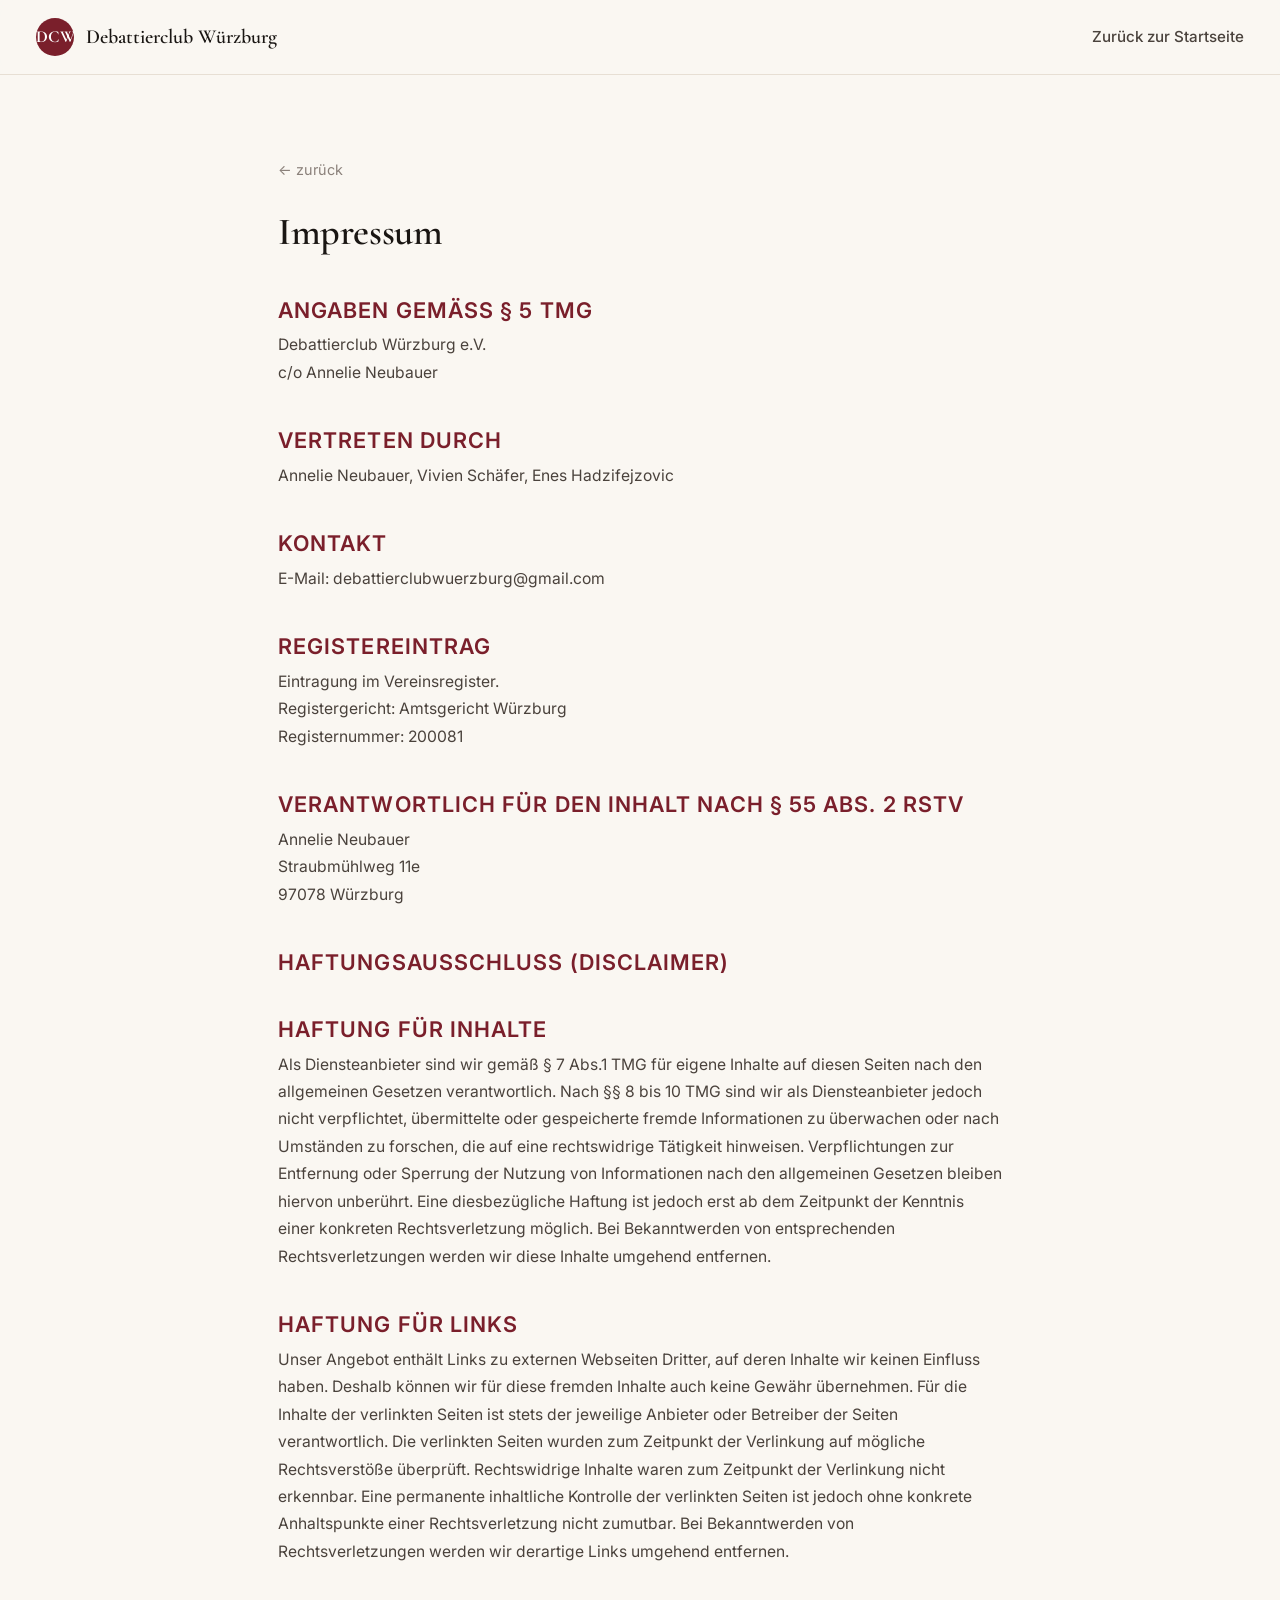
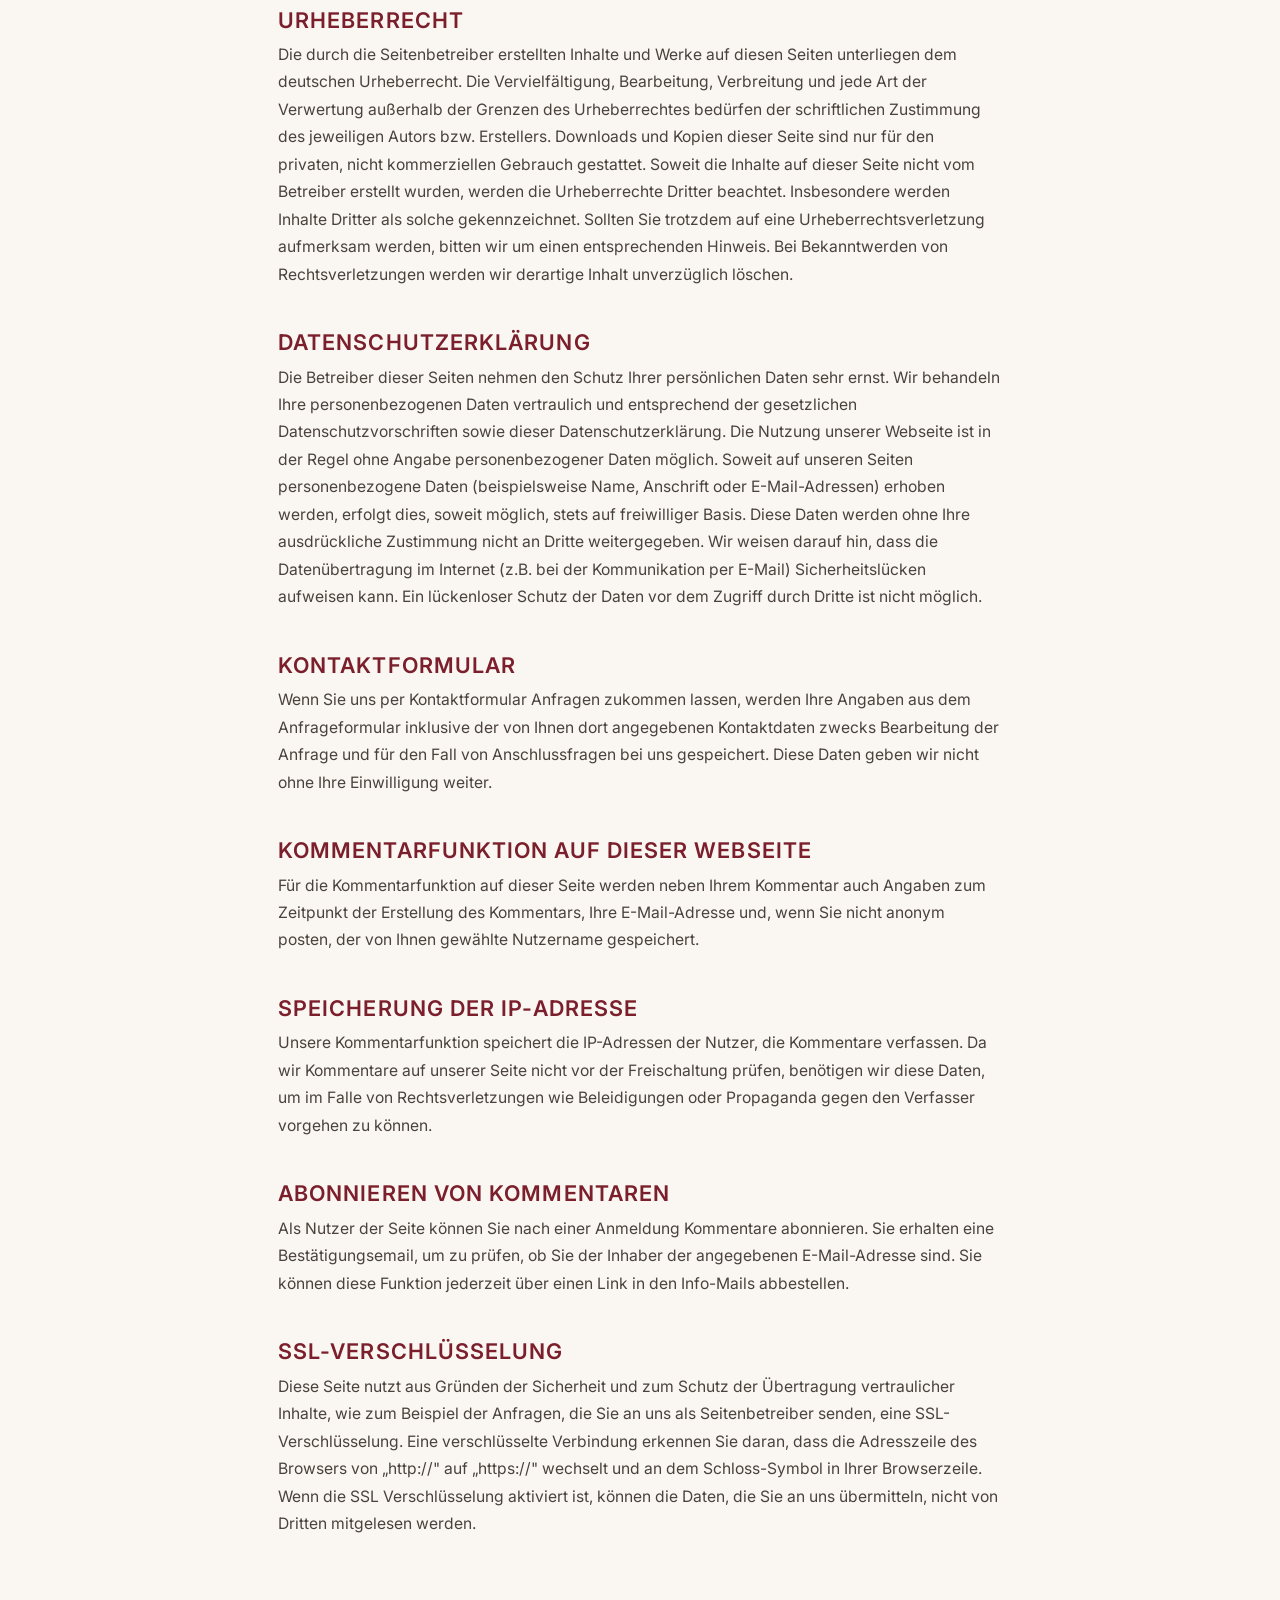
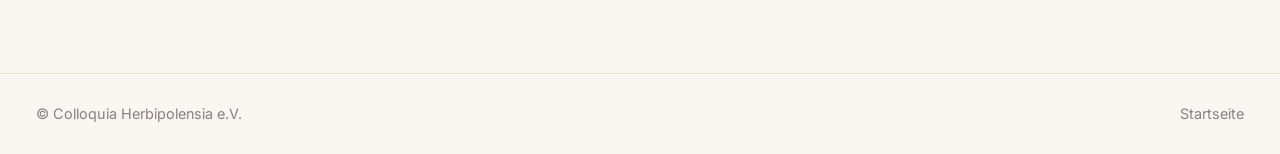
==== impressum.html @ a77e6a77 "Initial commit: redesigned DCW website" ====
<!doctype html>
<html lang="de">
<head>
<meta charset="utf-8">
<meta name="viewport" content="width=device-width,initial-scale=1">
<title>Impressum &amp; Datenschutz – Debattierclub Würzburg</title>
<link rel="preconnect" href="https://fonts.googleapis.com">
<link rel="preconnect" href="https://fonts.gstatic.com" crossorigin>
<link href="https://fonts.googleapis.com/css2?family=Cormorant+Garamond:wght@500;600;700&family=Inter:wght@400;500;600&display=swap" rel="stylesheet">
<link rel="stylesheet" href="styles.css">
</head>
<body>
<header class="site-header">
  <a class="brand" href="index.html">
    <span class="brand-mark">DCW</span>
    <span class="brand-text">Debattierclub Würzburg</span>
  </a>
  <nav><a href="index.html">Zurück zur Startseite</a></nav>
</header>

<main class="legal">
  <a class="back" href="index.html">← zurück</a>
  <h1>Impressum</h1>

  <h2>Angaben gemäß § 5 TMG</h2>
  <p>Debattierclub Würzburg e.V.<br>c/o Annelie Neubauer</p>

  <h2>Vertreten durch</h2>
  <p>Annelie Neubauer, Vivien Schäfer, Enes Hadzifejzovic</p>

  <h2>Kontakt</h2>
  <p>E-Mail: debattierclubwuerzburg@gmail.com</p>

  <h2>Registereintrag</h2>
  <p>Eintragung im Vereinsregister.<br>Registergericht: Amtsgericht Würzburg<br>Registernummer: 200081</p>

  <h2>Verantwortlich für den Inhalt nach § 55 Abs. 2 RStV</h2>
  <p>Annelie Neubauer<br>Straubmühlweg 11e<br>97078 Würzburg</p>

  <h2>Haftungsausschluss (Disclaimer)</h2>
  <h2>Haftung für Inhalte</h2>
  <p>Als Diensteanbieter sind wir gemäß § 7 Abs.1 TMG für eigene Inhalte auf diesen Seiten nach den allgemeinen Gesetzen verantwortlich. Nach §§ 8 bis 10 TMG sind wir als Diensteanbieter jedoch nicht verpflichtet, übermittelte oder gespeicherte fremde Informationen zu überwachen oder nach Umständen zu forschen, die auf eine rechtswidrige Tätigkeit hinweisen. Verpflichtungen zur Entfernung oder Sperrung der Nutzung von Informationen nach den allgemeinen Gesetzen bleiben hiervon unberührt. Eine diesbezügliche Haftung ist jedoch erst ab dem Zeitpunkt der Kenntnis einer konkreten Rechtsverletzung möglich. Bei Bekanntwerden von entsprechenden Rechtsverletzungen werden wir diese Inhalte umgehend entfernen.</p>

  <h2>Haftung für Links</h2>
  <p>Unser Angebot enthält Links zu externen Webseiten Dritter, auf deren Inhalte wir keinen Einfluss haben. Deshalb können wir für diese fremden Inhalte auch keine Gewähr übernehmen. Für die Inhalte der verlinkten Seiten ist stets der jeweilige Anbieter oder Betreiber der Seiten verantwortlich. Die verlinkten Seiten wurden zum Zeitpunkt der Verlinkung auf mögliche Rechtsverstöße überprüft. Rechtswidrige Inhalte waren zum Zeitpunkt der Verlinkung nicht erkennbar. Eine permanente inhaltliche Kontrolle der verlinkten Seiten ist jedoch ohne konkrete Anhaltspunkte einer Rechtsverletzung nicht zumutbar. Bei Bekanntwerden von Rechtsverletzungen werden wir derartige Links umgehend entfernen.</p>

  <h2>Urheberrecht</h2>
  <p>Die durch die Seitenbetreiber erstellten Inhalte und Werke auf diesen Seiten unterliegen dem deutschen Urheberrecht. Die Vervielfältigung, Bearbeitung, Verbreitung und jede Art der Verwertung außerhalb der Grenzen des Urheberrechtes bedürfen der schriftlichen Zustimmung des jeweiligen Autors bzw. Erstellers. Downloads und Kopien dieser Seite sind nur für den privaten, nicht kommerziellen Gebrauch gestattet. Soweit die Inhalte auf dieser Seite nicht vom Betreiber erstellt wurden, werden die Urheberrechte Dritter beachtet. Insbesondere werden Inhalte Dritter als solche gekennzeichnet. Sollten Sie trotzdem auf eine Urheberrechtsverletzung aufmerksam werden, bitten wir um einen entsprechenden Hinweis. Bei Bekanntwerden von Rechtsverletzungen werden wir derartige Inhalt unverzüglich löschen.</p>

  <h2>Datenschutzerklärung</h2>
  <p>Die Betreiber dieser Seiten nehmen den Schutz Ihrer persönlichen Daten sehr ernst. Wir behandeln Ihre personenbezogenen Daten vertraulich und entsprechend der gesetzlichen Datenschutzvorschriften sowie dieser Datenschutzerklärung. Die Nutzung unserer Webseite ist in der Regel ohne Angabe personenbezogener Daten möglich. Soweit auf unseren Seiten personenbezogene Daten (beispielsweise Name, Anschrift oder E-Mail-Adressen) erhoben werden, erfolgt dies, soweit möglich, stets auf freiwilliger Basis. Diese Daten werden ohne Ihre ausdrückliche Zustimmung nicht an Dritte weitergegeben. Wir weisen darauf hin, dass die Datenübertragung im Internet (z.B. bei der Kommunikation per E-Mail) Sicherheitslücken aufweisen kann. Ein lückenloser Schutz der Daten vor dem Zugriff durch Dritte ist nicht möglich.</p>

  <h2>Kontaktformular</h2>
  <p>Wenn Sie uns per Kontaktformular Anfragen zukommen lassen, werden Ihre Angaben aus dem Anfrageformular inklusive der von Ihnen dort angegebenen Kontaktdaten zwecks Bearbeitung der Anfrage und für den Fall von Anschlussfragen bei uns gespeichert. Diese Daten geben wir nicht ohne Ihre Einwilligung weiter.</p>

  <h2>Kommentarfunktion auf dieser Webseite</h2>
  <p>Für die Kommentarfunktion auf dieser Seite werden neben Ihrem Kommentar auch Angaben zum Zeitpunkt der Erstellung des Kommentars, Ihre E-Mail-Adresse und, wenn Sie nicht anonym posten, der von Ihnen gewählte Nutzername gespeichert.</p>

  <h2>Speicherung der IP-Adresse</h2>
  <p>Unsere Kommentarfunktion speichert die IP-Adressen der Nutzer, die Kommentare verfassen. Da wir Kommentare auf unserer Seite nicht vor der Freischaltung prüfen, benötigen wir diese Daten, um im Falle von Rechtsverletzungen wie Beleidigungen oder Propaganda gegen den Verfasser vorgehen zu können.</p>

  <h2>Abonnieren von Kommentaren</h2>
  <p>Als Nutzer der Seite können Sie nach einer Anmeldung Kommentare abonnieren. Sie erhalten eine Bestätigungsemail, um zu prüfen, ob Sie der Inhaber der angegebenen E-Mail-Adresse sind. Sie können diese Funktion jederzeit über einen Link in den Info-Mails abbestellen.</p>

  <h2>SSL-Verschlüsselung</h2>
  <p>Diese Seite nutzt aus Gründen der Sicherheit und zum Schutz der Übertragung vertraulicher Inhalte, wie zum Beispiel der Anfragen, die Sie an uns als Seitenbetreiber senden, eine SSL-Verschlüsselung. Eine verschlüsselte Verbindung erkennen Sie daran, dass die Adresszeile des Browsers von „http://" auf „https://" wechselt und an dem Schloss-Symbol in Ihrer Browserzeile. Wenn die SSL Verschlüsselung aktiviert ist, können die Daten, die Sie an uns übermitteln, nicht von Dritten mitgelesen werden.</p>
</main>

<footer class="site-footer">
  <div>© Colloquia Herbipolensia e.V.</div>
  <div><a href="index.html">Startseite</a></div>
</footer>
</body>
</html>
---- styles.css ----
:root{
  --bg:#faf7f2;
  --surface:#ffffff;
  --ink:#1a1613;
  --ink-soft:#4a423c;
  --muted:#8a807a;
  --accent:#7a1f2b;
  --accent-soft:#a6313f;
  --line:#e7dfd4;
  --shadow: 0 1px 2px rgba(26,22,19,.04), 0 12px 40px -18px rgba(26,22,19,.18);
  --serif:"Cormorant Garamond", Georgia, serif;
  --sans:"Inter", -apple-system, system-ui, sans-serif;
}
*{box-sizing:border-box}
html,body{margin:0;padding:0}
body{
  background:var(--bg);
  color:var(--ink);
  font-family:var(--sans);
  font-size:17px;
  line-height:1.65;
  -webkit-font-smoothing:antialiased;
}
a{color:var(--accent);text-decoration:none}
a:hover{color:var(--accent-soft)}
h1,h2,h3{font-family:var(--serif);font-weight:600;letter-spacing:-0.01em;line-height:1.1;margin:0 0 .6em}
h1{font-size:clamp(2.4rem,5.2vw,4.2rem)}
h2{font-size:clamp(1.9rem,3.2vw,2.6rem);margin-bottom:.4em}
h3{font-size:1.25rem;margin:0 0 .25em}
p{margin:0 0 1em}
img{max-width:100%;display:block}

/* header */
.site-header{
  position:sticky;top:0;z-index:20;
  display:flex;align-items:center;justify-content:space-between;
  padding:18px 36px;
  background:rgba(250,247,242,.85);
  backdrop-filter:saturate(140%) blur(10px);
  border-bottom:1px solid var(--line);
}
.brand{display:flex;align-items:center;gap:12px;color:var(--ink)}
.brand-mark{
  display:inline-grid;place-items:center;
  width:38px;height:38px;border-radius:50%;
  background:var(--accent);color:#fff;
  font-family:var(--serif);font-weight:700;font-size:1.05rem;
  letter-spacing:.02em;
}
.brand-text{font-family:var(--serif);font-size:1.25rem;font-weight:600}
.site-header nav{display:flex;gap:28px}
.site-header nav a{color:var(--ink-soft);font-weight:500;font-size:.95rem}
.site-header nav a:hover{color:var(--accent)}

/* hero */
.hero{position:relative;min-height:86vh;display:flex;align-items:flex-end;overflow:hidden}
.hero-img{
  position:absolute;inset:0;
  background:url(images/header.jpg) center/cover no-repeat;
  filter:saturate(.85) contrast(1.02);
}
.hero-img::after{
  content:"";position:absolute;inset:0;
  background:linear-gradient(180deg, rgba(26,22,19,.15) 0%, rgba(26,22,19,.25) 40%, rgba(26,22,19,.85) 100%);
}
.hero-inner{
  position:relative;z-index:1;
  max-width:760px;
  padding:72px 56px;
  color:#fff;
}
.hero-inner h1{color:#fff}
.eyebrow{
  font-size:.78rem;letter-spacing:.22em;text-transform:uppercase;
  color:#e7d9c2;margin:0 0 14px;font-weight:500;
}
.lead{font-size:1.15rem;max-width:56ch;color:#f1ece4;margin-bottom:28px}
.cta-row{display:flex;gap:14px;flex-wrap:wrap}

/* buttons */
.btn{
  display:inline-block;padding:13px 26px;border-radius:999px;
  font-weight:600;font-size:.95rem;letter-spacing:.01em;
  transition:transform .15s ease, background .2s ease, color .2s ease, border-color .2s ease;
  border:1.5px solid transparent;
}
.btn:hover{transform:translateY(-1px)}
.btn-primary{background:var(--accent);color:#fff}
.btn-primary:hover{background:var(--accent-soft);color:#fff}
.btn-ghost{border-color:rgba(255,255,255,.55);color:#fff}
.btn-ghost:hover{background:rgba(255,255,255,.1);color:#fff;border-color:#fff}
.section .btn-ghost{border-color:var(--accent);color:var(--accent)}
.section .btn-ghost:hover{background:var(--accent);color:#fff}

/* sections */
.section{padding:110px 36px}
.section-alt{background:#f1ebe0}
.section-inner{max-width:1080px;margin:0 auto}
.section-sub{color:var(--muted);font-size:1.05rem;margin:-.3em 0 2em;max-width:60ch}

.two-col{
  display:grid;grid-template-columns:1.1fr .9fr;gap:64px;align-items:center;
}
.two-col.reverse{grid-template-columns:.9fr 1.1fr}

.pills{list-style:none;padding:0;margin:0;display:flex;flex-wrap:wrap;gap:10px}
.pills li{
  background:var(--surface);border:1px solid var(--line);
  padding:10px 18px;border-radius:999px;font-size:.95rem;color:var(--ink-soft);
}

/* cards */
.cards{display:grid;grid-template-columns:repeat(3,1fr);gap:22px;margin-top:8px}
.card{
  background:var(--surface);border:1px solid var(--line);
  padding:32px 28px;border-radius:18px;
  box-shadow:var(--shadow);
  transition:transform .2s ease, box-shadow .2s ease;
}
.card:hover{transform:translateY(-3px);box-shadow:0 2px 4px rgba(0,0,0,.04),0 22px 50px -22px rgba(122,31,43,.25)}
.card-day{
  display:inline-grid;place-items:center;
  width:46px;height:46px;border-radius:12px;
  background:var(--accent);color:#fff;
  font-family:var(--serif);font-size:1.35rem;font-weight:700;
  margin-bottom:18px;
}
.card-muted .card-day{background:var(--ink-soft)}
.card-time{font-weight:600;color:var(--ink);margin:0 0 4px;font-size:1.05rem}

/* vorstand */
.vorstand-img{
  border-radius:18px;box-shadow:var(--shadow);
  width:100%;object-fit:cover;max-height:520px;
}
.people{list-style:none;padding:0;margin:0}
.people li{
  padding:14px 0;border-bottom:1px solid var(--line);
  font-size:1.05rem;color:var(--ink-soft);
}
.people li:last-child{border-bottom:none}
.people strong{color:var(--ink)}

/* links list */
.links-list{list-style:none;padding:0;margin:0;display:grid;gap:12px}
.links-list a{
  display:block;padding:18px 22px;
  background:var(--surface);border:1px solid var(--line);border-radius:14px;
  color:var(--ink);font-weight:500;
  transition:border-color .2s, transform .15s;
}
.links-list a:hover{border-color:var(--accent);color:var(--accent);transform:translateX(4px)}

/* kontakt */
.kontakt{text-align:center;padding:130px 36px}
.kontakt .cta-row{justify-content:center}

/* footer */
.site-footer{
  border-top:1px solid var(--line);
  padding:28px 36px;
  display:flex;justify-content:space-between;align-items:center;flex-wrap:wrap;gap:12px;
  font-size:.9rem;color:var(--muted);
  background:var(--bg);
}
.site-footer a{color:var(--muted)}
.site-footer a:hover{color:var(--accent)}

/* responsive */
@media (max-width: 860px){
  .site-header{padding:14px 20px}
  .site-header nav{gap:16px;font-size:.85rem}
  .brand-text{display:none}
  .hero-inner{padding:56px 24px}
  .section{padding:72px 22px}
  .two-col,.two-col.reverse{grid-template-columns:1fr;gap:32px}
  .cards{grid-template-columns:1fr}
}

/* impressum page */
.legal{max-width:780px;margin:0 auto;padding:80px 28px 120px}
.legal h1{font-size:2.4rem;margin-bottom:1.2em}
.legal h2{font-size:1.35rem;margin-top:2em;font-family:var(--sans);font-weight:600;text-transform:uppercase;letter-spacing:.05em;color:var(--accent)}
.legal p{color:var(--ink-soft);font-size:.98rem;line-height:1.75}
.legal .back{display:inline-block;margin-bottom:2em;color:var(--muted);font-size:.9rem}
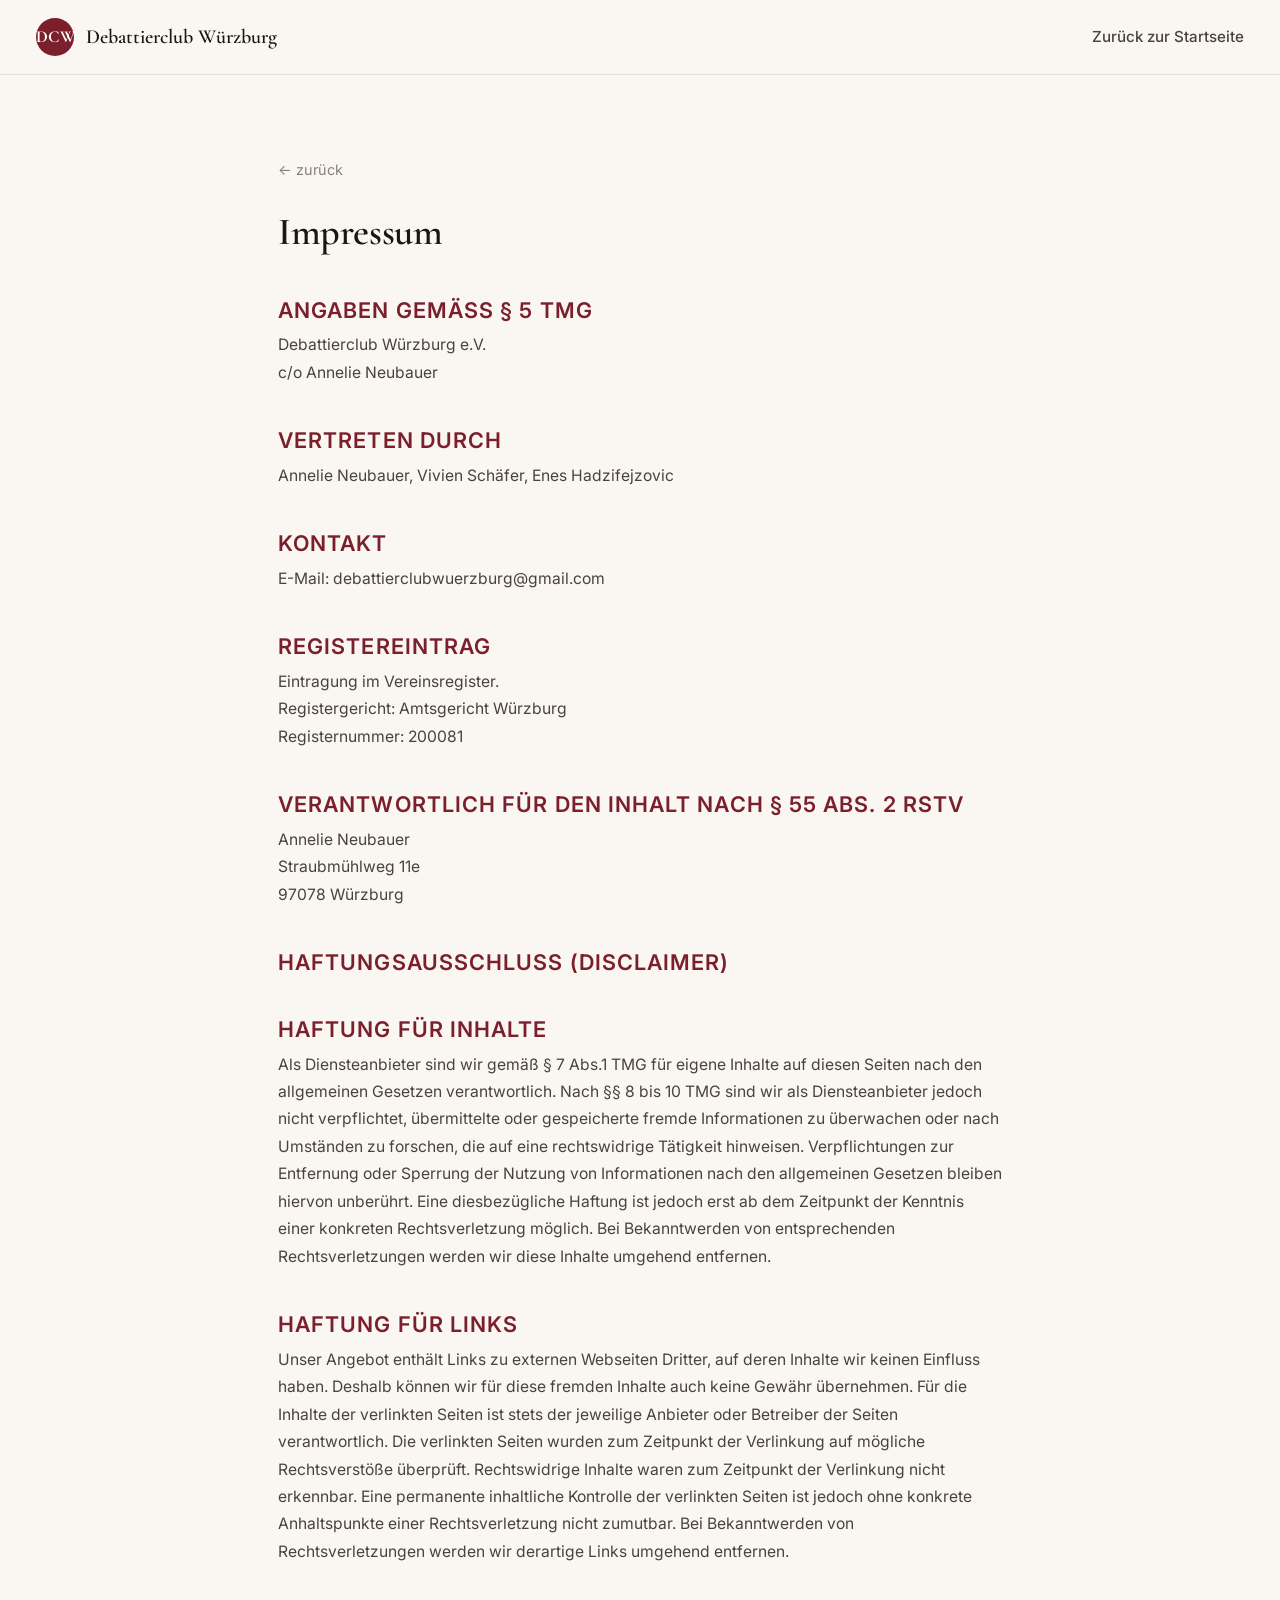
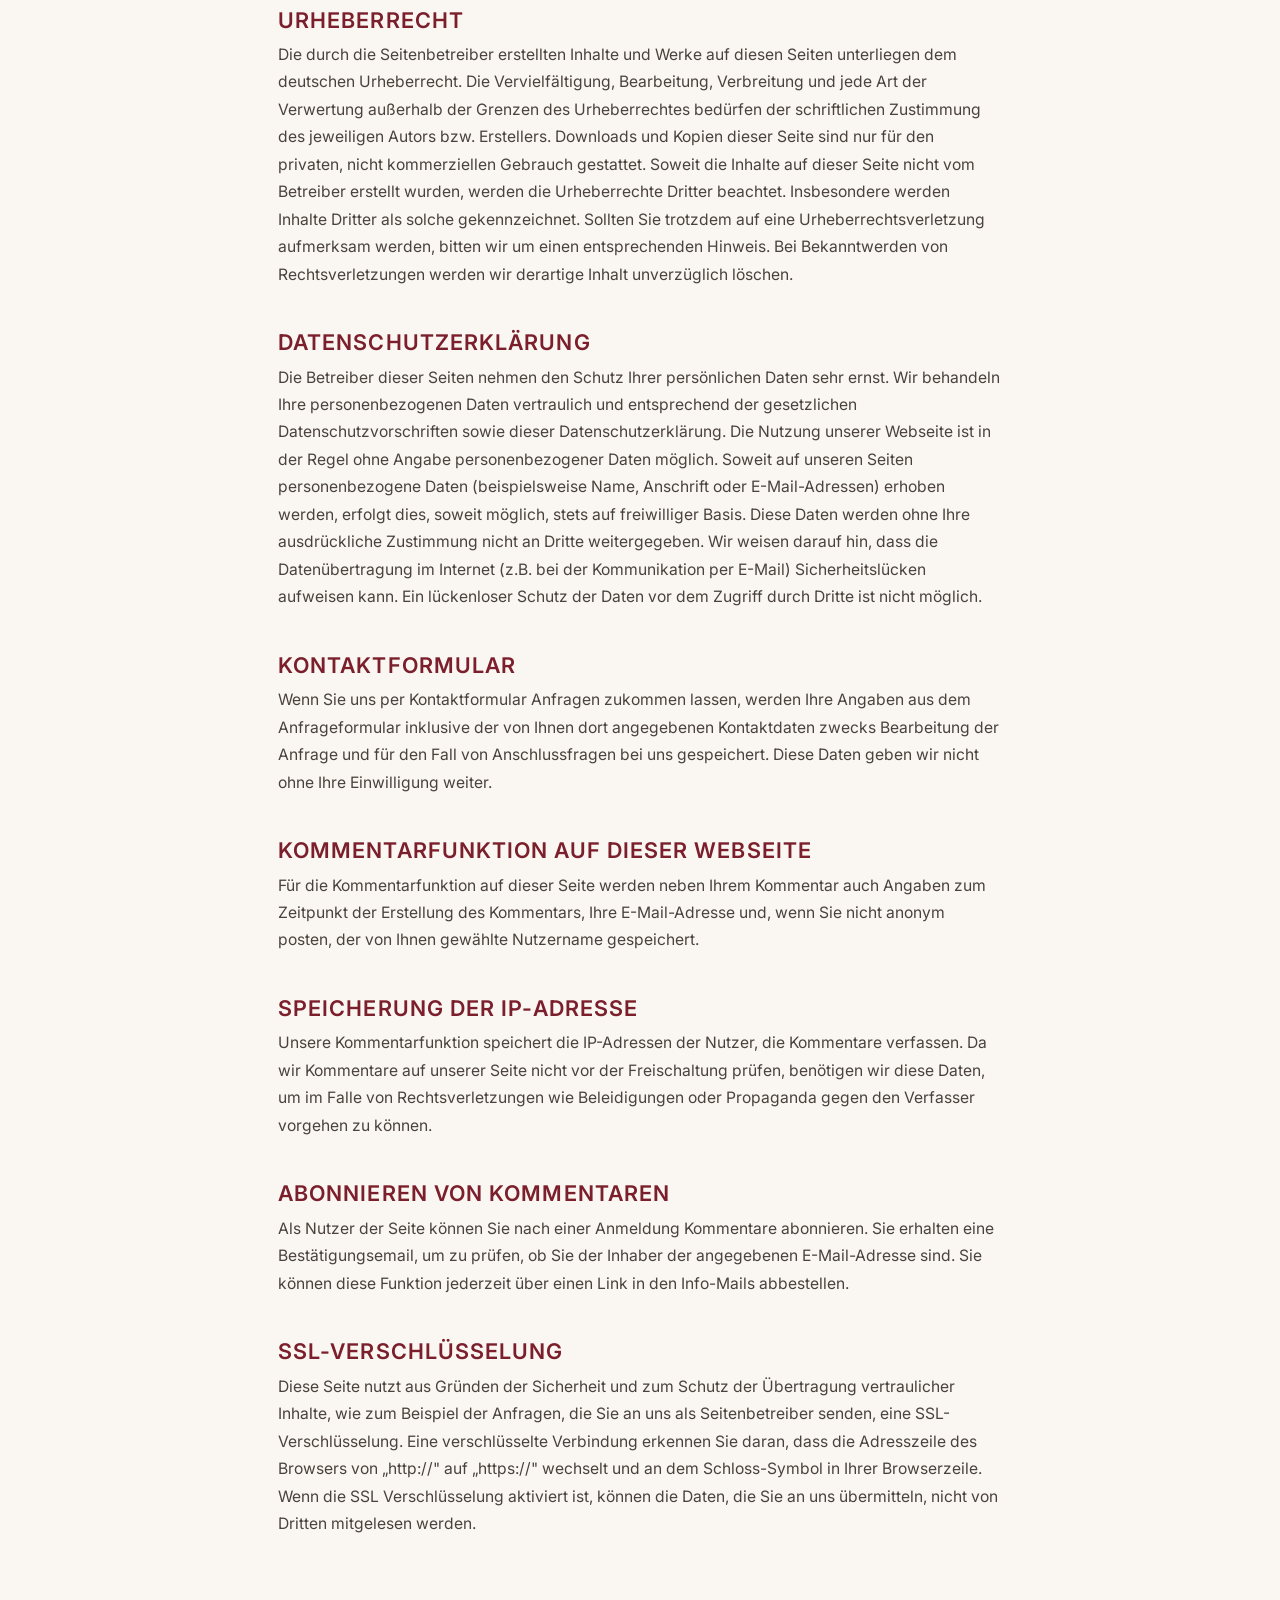
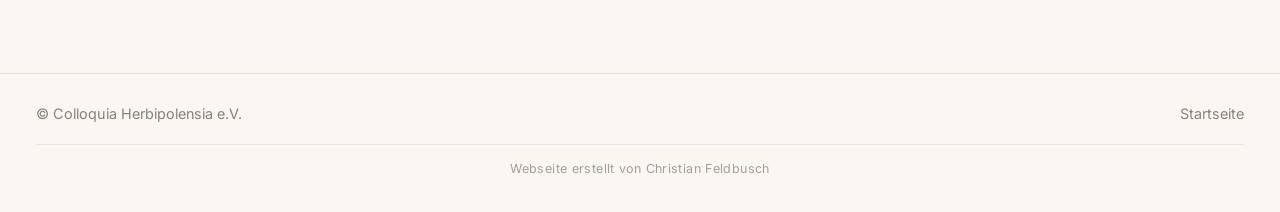
==== commit 3f74ce16: "Reposition hero card (lower-left, accent bar), revert Vorstand layout, add credit line" ====
--- a/impressum.html
+++ b/impressum.html
@@ -69,6 +69,7 @@
 <footer class="site-footer">
   <div>© Colloquia Herbipolensia e.V.</div>
   <div><a href="index.html">Startseite</a></div>
+  <div class="credit">Webseite erstellt von Christian Feldbusch</div>
 </footer>
 </body>
 </html>
--- a/styles.css
+++ b/styles.css
@@ -35,8 +35,7 @@
   position:sticky;top:0;z-index:20;
   display:flex;align-items:center;justify-content:space-between;
   padding:18px 36px;
-  background:rgba(250,247,242,.85);
-  backdrop-filter:saturate(140%) blur(10px);
+  background:#faf7f2;
   border-bottom:1px solid var(--line);
 }
 .brand{display:flex;align-items:center;gap:12px;color:var(--ink)}
@@ -53,28 +52,48 @@
 .site-header nav a:hover{color:var(--accent)}
 
 /* hero */
-.hero{position:relative;min-height:86vh;display:flex;align-items:flex-end;overflow:hidden}
+.hero{position:relative;min-height:92vh;display:flex;align-items:flex-end;overflow:hidden}
 .hero-img{
   position:absolute;inset:0;
   background:url(images/header.jpg) center/cover no-repeat;
-  filter:saturate(.85) contrast(1.02);
+  filter:saturate(.88) contrast(1.02);
 }
 .hero-img::after{
   content:"";position:absolute;inset:0;
-  background:linear-gradient(180deg, rgba(26,22,19,.15) 0%, rgba(26,22,19,.25) 40%, rgba(26,22,19,.85) 100%);
+  background:linear-gradient(180deg, rgba(26,22,19,.35) 0%, rgba(26,22,19,.45) 100%);
 }
 .hero-inner{
   position:relative;z-index:1;
-  max-width:760px;
-  padding:72px 56px;
-  color:#fff;
-}
-.hero-inner h1{color:#fff}
+  width:100%;
+  max-width:1280px;
+  margin:0 auto;
+  padding:0 56px;
+}
+.hero-card{
+  max-width:560px;
+  margin-left:0;
+  margin-bottom:-70px;
+  background:rgba(250,247,242,.97);
+  border:1px solid rgba(255,255,255,.6);
+  border-radius:22px;
+  padding:46px 50px 42px;
+  box-shadow:0 40px 90px -30px rgba(0,0,0,.55), 0 2px 8px rgba(0,0,0,.12);
+  position:relative;
+}
+.hero-card::before{
+  content:"";
+  position:absolute;
+  left:-1px;top:28px;bottom:28px;
+  width:4px;
+  background:var(--accent);
+  border-radius:4px;
+}
+.hero-card h1{color:var(--ink)}
 .eyebrow{
   font-size:.78rem;letter-spacing:.22em;text-transform:uppercase;
-  color:#e7d9c2;margin:0 0 14px;font-weight:500;
-}
-.lead{font-size:1.15rem;max-width:56ch;color:#f1ece4;margin-bottom:28px}
+  color:var(--accent);margin:0 0 14px;font-weight:600;
+}
+.lead{font-size:1.12rem;max-width:56ch;color:var(--ink-soft);margin-bottom:28px}
 .cta-row{display:flex;gap:14px;flex-wrap:wrap}
 
 /* buttons */
@@ -85,12 +104,8 @@
   border:1.5px solid transparent;
 }
 .btn:hover{transform:translateY(-1px)}
-.btn-primary{background:var(--accent);color:#fff}
-.btn-primary:hover{background:var(--accent-soft);color:#fff}
-.btn-ghost{border-color:rgba(255,255,255,.55);color:#fff}
-.btn-ghost:hover{background:rgba(255,255,255,.1);color:#fff;border-color:#fff}
-.section .btn-ghost{border-color:var(--accent);color:var(--accent)}
-.section .btn-ghost:hover{background:var(--accent);color:#fff}
+.btn-primary{background:var(--accent);color:#fff;border-color:var(--accent)}
+.btn-primary:hover{background:var(--accent-soft);border-color:var(--accent-soft);color:#fff}
 
 /* sections */
 .section{padding:110px 36px}
@@ -103,10 +118,12 @@
 }
 .two-col.reverse{grid-template-columns:.9fr 1.1fr}
 
-.pills{list-style:none;padding:0;margin:0;display:flex;flex-wrap:wrap;gap:10px}
-.pills li{
-  background:var(--surface);border:1px solid var(--line);
-  padding:10px 18px;border-radius:999px;font-size:.95rem;color:var(--ink-soft);
+.ueber-img{
+  width:100%;
+  border-radius:18px;
+  box-shadow:var(--shadow);
+  object-fit:cover;
+  aspect-ratio: 4 / 3;
 }
 
 /* cards */
@@ -131,7 +148,8 @@
 /* vorstand */
 .vorstand-img{
   border-radius:18px;box-shadow:var(--shadow);
-  width:100%;object-fit:cover;max-height:520px;
+  width:100%;object-fit:cover;object-position:center top;
+  max-height:560px;
 }
 .people{list-style:none;padding:0;margin:0}
 .people li{
@@ -158,20 +176,33 @@
 /* footer */
 .site-footer{
   border-top:1px solid var(--line);
-  padding:28px 36px;
+  padding:28px 36px 32px;
   display:flex;justify-content:space-between;align-items:center;flex-wrap:wrap;gap:12px;
   font-size:.9rem;color:var(--muted);
   background:var(--bg);
 }
 .site-footer a{color:var(--muted)}
 .site-footer a:hover{color:var(--accent)}
+.site-footer .credit{
+  flex-basis:100%;
+  text-align:center;
+  font-size:.78rem;
+  color:var(--muted);
+  opacity:.75;
+  padding-top:14px;
+  border-top:1px solid var(--line);
+  margin-top:6px;
+  letter-spacing:.03em;
+}
 
 /* responsive */
 @media (max-width: 860px){
   .site-header{padding:14px 20px}
   .site-header nav{gap:16px;font-size:.85rem}
   .brand-text{display:none}
-  .hero-inner{padding:56px 24px}
+  .hero{min-height:82vh}
+  .hero-inner{padding:0 20px}
+  .hero-card{padding:32px 26px 30px;margin-bottom:-40px;max-width:100%}
   .section{padding:72px 22px}
   .two-col,.two-col.reverse{grid-template-columns:1fr;gap:32px}
   .cards{grid-template-columns:1fr}
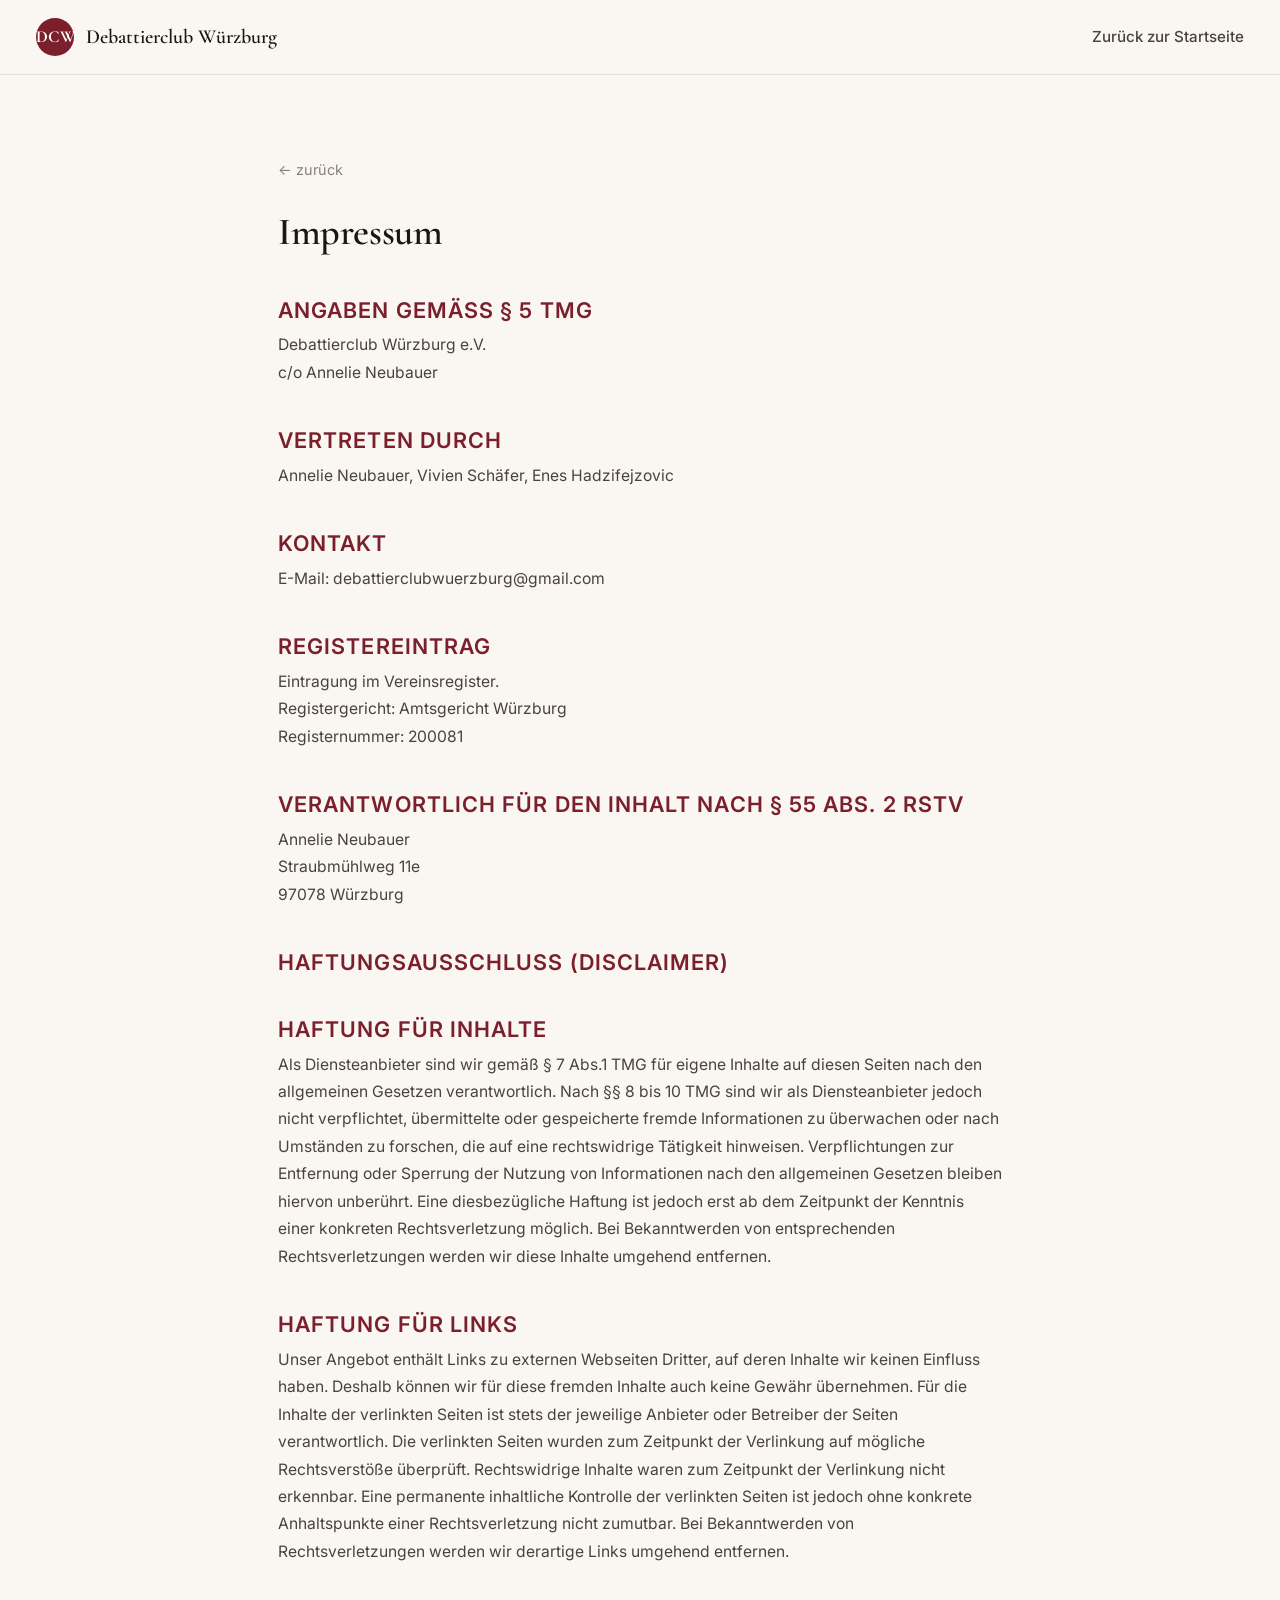
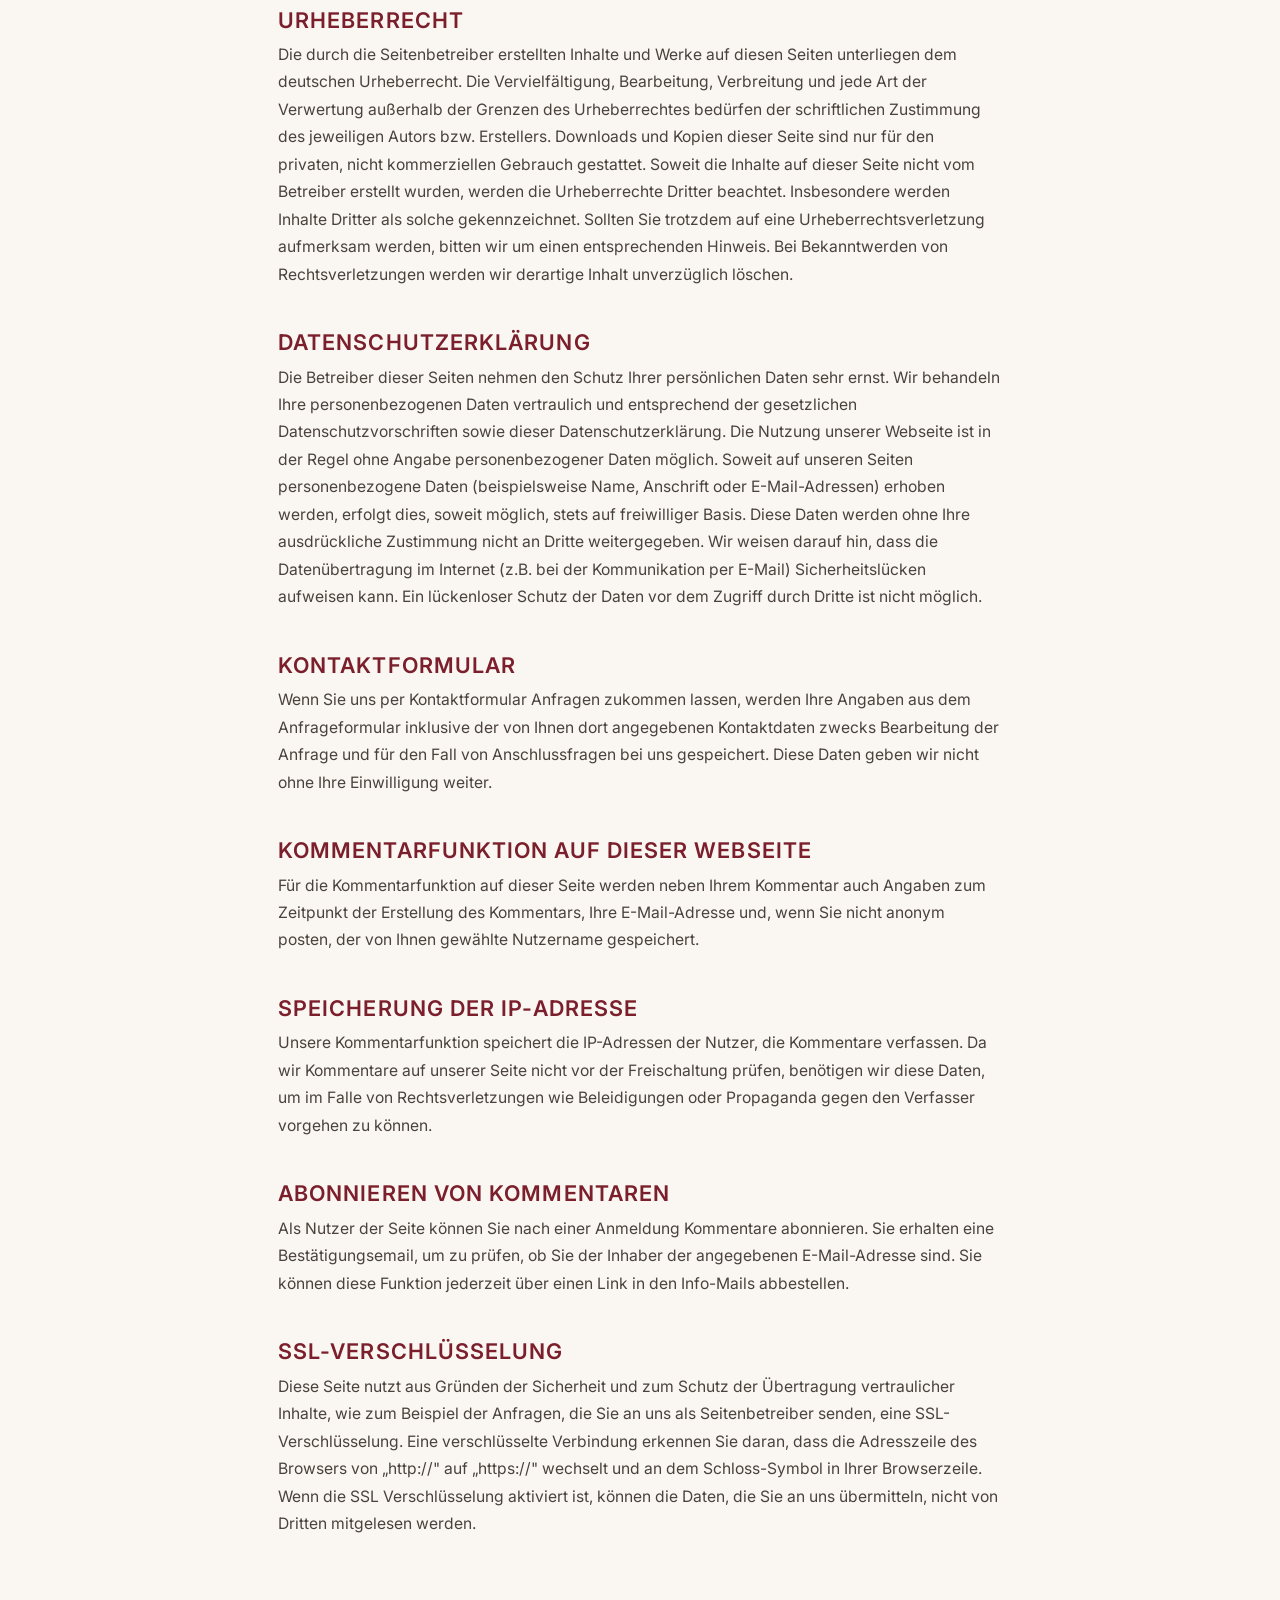
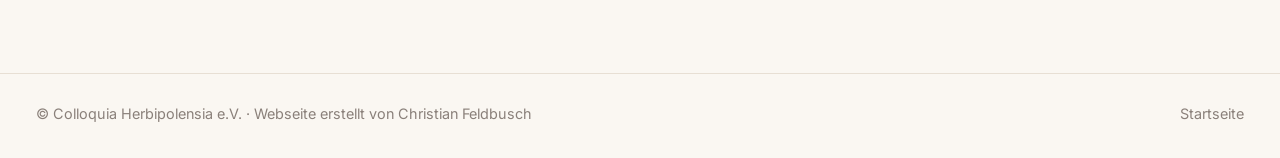
==== commit 874280db: "Footer: inline credit with bullet separator on copyright line" ====
--- a/impressum.html
+++ b/impressum.html
@@ -67,9 +67,8 @@
 </main>
 
 <footer class="site-footer">
-  <div>© Colloquia Herbipolensia e.V.</div>
+  <div>© Colloquia Herbipolensia e.V. · Webseite erstellt von Christian Feldbusch</div>
   <div><a href="index.html">Startseite</a></div>
-  <div class="credit">Webseite erstellt von Christian Feldbusch</div>
 </footer>
 </body>
 </html>
--- a/styles.css
+++ b/styles.css
@@ -52,7 +52,7 @@
 .site-header nav a:hover{color:var(--accent)}
 
 /* hero */
-.hero{position:relative;min-height:92vh;display:flex;align-items:flex-end;overflow:hidden}
+.hero{position:relative;min-height:88vh;overflow:hidden}
 .hero-img{
   position:absolute;inset:0;
   background:url(images/header.jpg) center/cover no-repeat;
@@ -60,40 +60,38 @@
 }
 .hero-img::after{
   content:"";position:absolute;inset:0;
-  background:linear-gradient(180deg, rgba(26,22,19,.35) 0%, rgba(26,22,19,.45) 100%);
-}
-.hero-inner{
-  position:relative;z-index:1;
-  width:100%;
-  max-width:1280px;
-  margin:0 auto;
-  padding:0 56px;
+  background:linear-gradient(180deg, rgba(26,22,19,.25) 0%, rgba(26,22,19,.55) 100%);
 }
 .hero-card{
-  max-width:560px;
-  margin-left:0;
-  margin-bottom:-70px;
+  position:absolute;
+  left:48px;
+  bottom:44px;
+  width:min(760px, calc(100% - 96px));
   background:rgba(250,247,242,.97);
   border:1px solid rgba(255,255,255,.6);
-  border-radius:22px;
-  padding:46px 50px 42px;
-  box-shadow:0 40px 90px -30px rgba(0,0,0,.55), 0 2px 8px rgba(0,0,0,.12);
-  position:relative;
+  border-radius:20px;
+  padding:30px 40px 32px 44px;
+  box-shadow:0 30px 80px -20px rgba(0,0,0,.6), 0 2px 8px rgba(0,0,0,.12);
+  z-index:2;
 }
 .hero-card::before{
   content:"";
   position:absolute;
-  left:-1px;top:28px;bottom:28px;
+  left:0;top:24px;bottom:24px;
   width:4px;
   background:var(--accent);
-  border-radius:4px;
-}
-.hero-card h1{color:var(--ink)}
+  border-top-right-radius:4px;border-bottom-right-radius:4px;
+}
+.hero-card h1{
+  color:var(--ink);
+  font-size:clamp(1.9rem, 3.6vw, 2.9rem);
+  margin-bottom:.35em;
+}
 .eyebrow{
-  font-size:.78rem;letter-spacing:.22em;text-transform:uppercase;
-  color:var(--accent);margin:0 0 14px;font-weight:600;
-}
-.lead{font-size:1.12rem;max-width:56ch;color:var(--ink-soft);margin-bottom:28px}
+  font-size:.72rem;letter-spacing:.22em;text-transform:uppercase;
+  color:var(--accent);margin:0 0 10px;font-weight:600;
+}
+.lead{font-size:1rem;max-width:62ch;color:var(--ink-soft);margin-bottom:18px;line-height:1.55}
 .cta-row{display:flex;gap:14px;flex-wrap:wrap}
 
 /* buttons */
@@ -120,10 +118,10 @@
 
 .ueber-img{
   width:100%;
+  height:auto;
   border-radius:18px;
   box-shadow:var(--shadow);
-  object-fit:cover;
-  aspect-ratio: 4 / 3;
+  display:block;
 }
 
 /* cards */
@@ -183,26 +181,15 @@
 }
 .site-footer a{color:var(--muted)}
 .site-footer a:hover{color:var(--accent)}
-.site-footer .credit{
-  flex-basis:100%;
-  text-align:center;
-  font-size:.78rem;
-  color:var(--muted);
-  opacity:.75;
-  padding-top:14px;
-  border-top:1px solid var(--line);
-  margin-top:6px;
-  letter-spacing:.03em;
-}
 
 /* responsive */
 @media (max-width: 860px){
   .site-header{padding:14px 20px}
   .site-header nav{gap:16px;font-size:.85rem}
   .brand-text{display:none}
-  .hero{min-height:82vh}
-  .hero-inner{padding:0 20px}
-  .hero-card{padding:32px 26px 30px;margin-bottom:-40px;max-width:100%}
+  .hero{min-height:78vh}
+  .hero-card{left:16px;right:16px;bottom:20px;width:auto;padding:24px 22px;}
+  .hero-card h1{font-size:1.65rem}
   .section{padding:72px 22px}
   .two-col,.two-col.reverse{grid-template-columns:1fr;gap:32px}
   .cards{grid-template-columns:1fr}
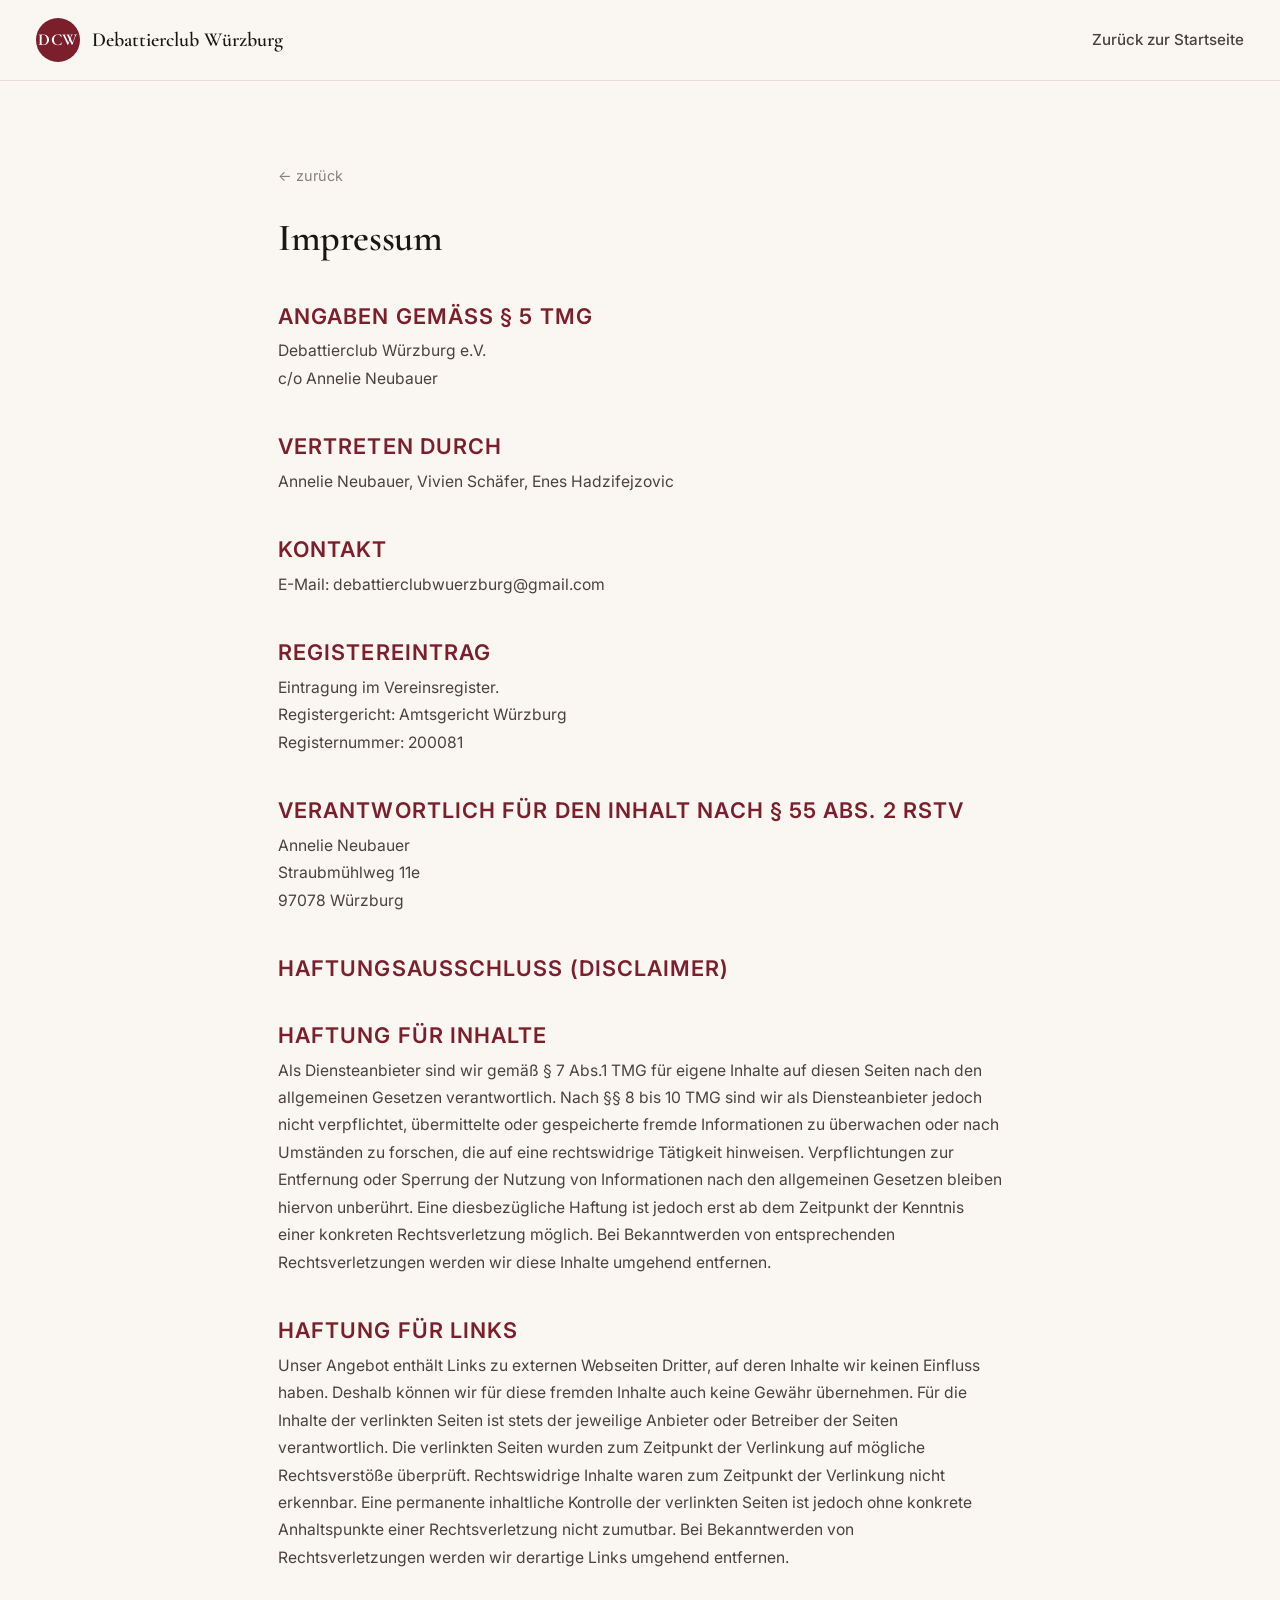
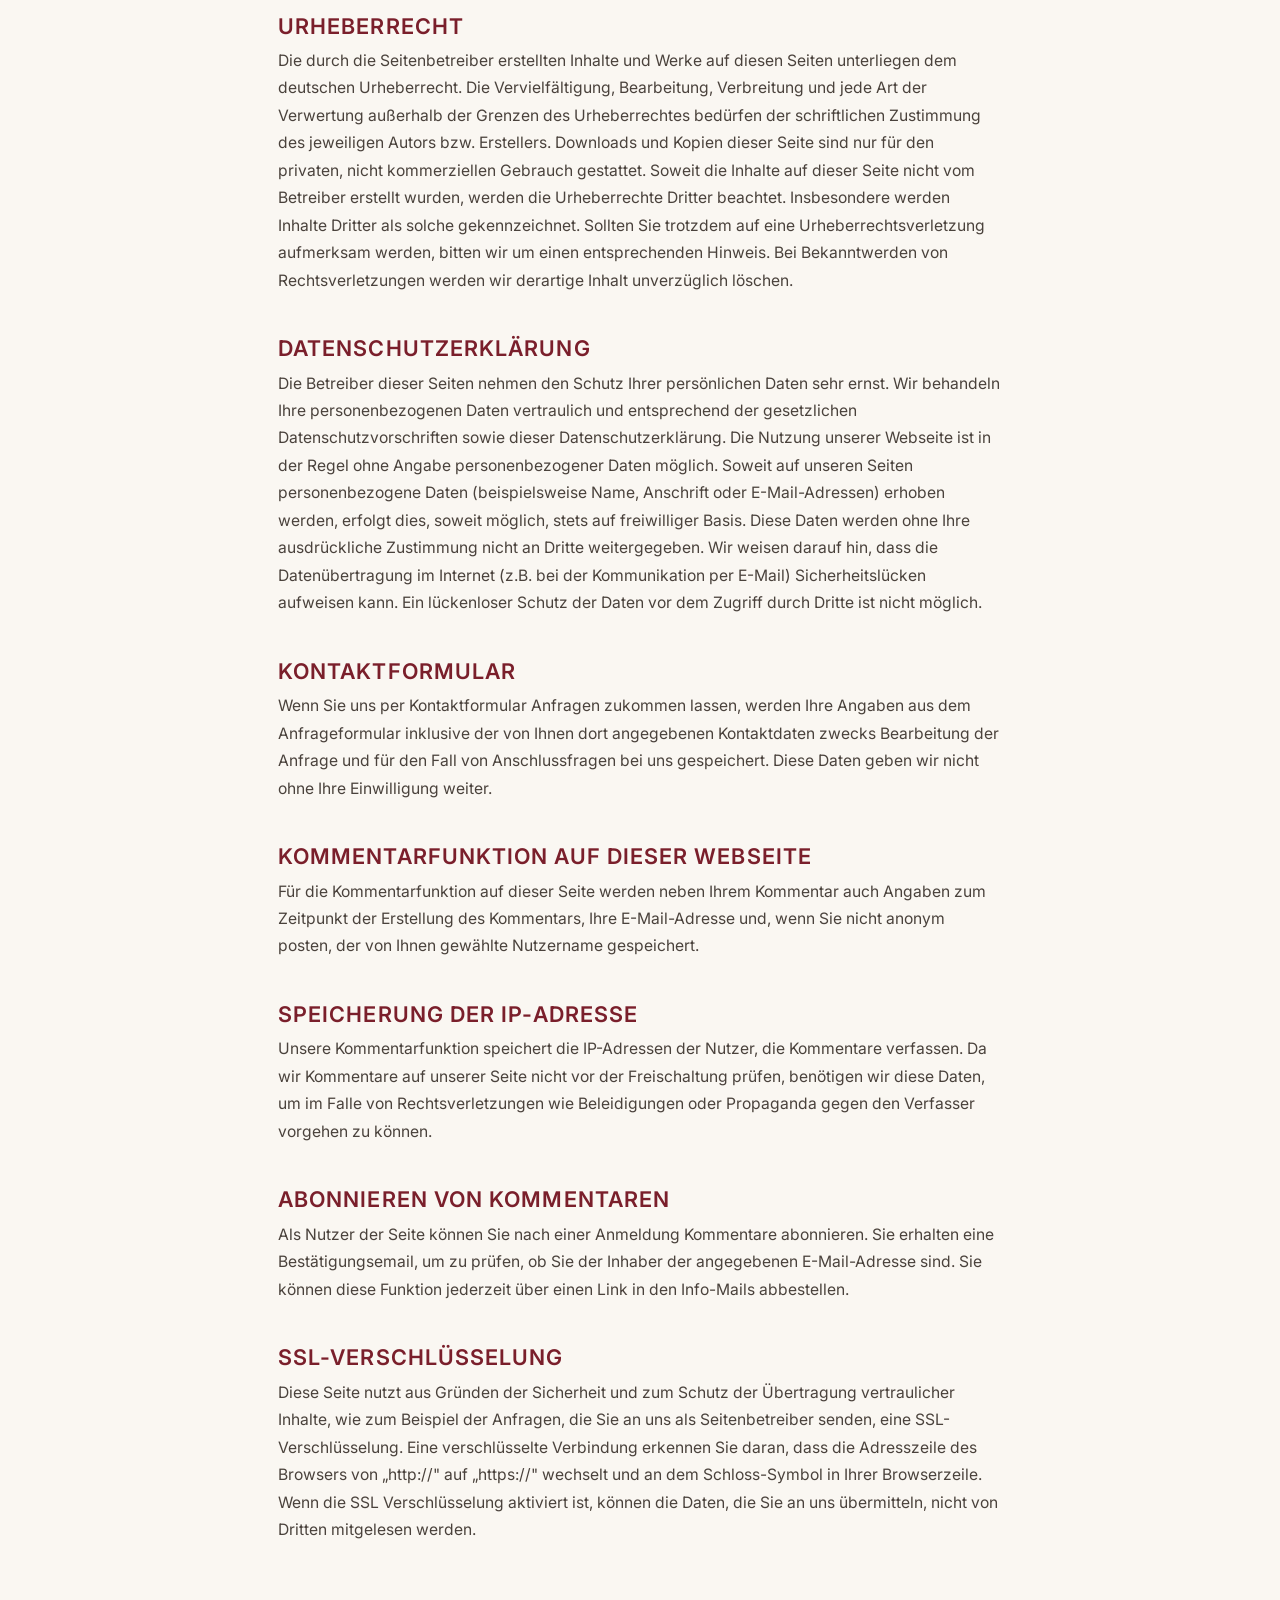
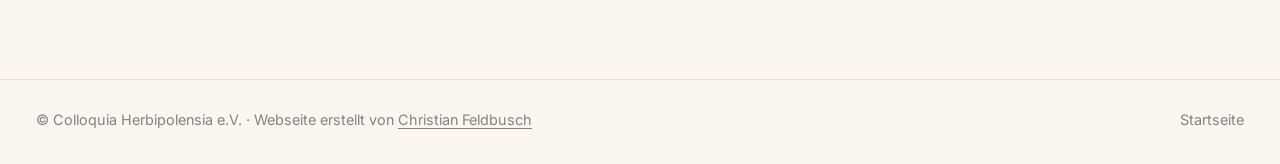
==== commit 6e50755e: "Tweak hero headline and remove lead, stack kontakt buttons, link credit to LinkedIn, slim Über uns p" ====
--- a/impressum.html
+++ b/impressum.html
@@ -67,7 +67,7 @@
 </main>
 
 <footer class="site-footer">
-  <div>© Colloquia Herbipolensia e.V. · Webseite erstellt von Christian Feldbusch</div>
+  <div>© Colloquia Herbipolensia e.V. · Webseite erstellt von <a class="credit-link" href="https://www.linkedin.com/in/christian-feldbusch-903a1634a/" target="_blank" rel="noopener">Christian Feldbusch</a></div>
   <div><a href="index.html">Startseite</a></div>
 </footer>
 </body>
--- a/styles.css
+++ b/styles.css
@@ -12,7 +12,9 @@
   --sans:"Inter", -apple-system, system-ui, sans-serif;
 }
 *{box-sizing:border-box}
+html{scroll-behavior:smooth;scroll-padding-top:90px}
 html,body{margin:0;padding:0}
+@media (prefers-reduced-motion: reduce){html{scroll-behavior:auto}}
 body{
   background:var(--bg);
   color:var(--ink);
@@ -41,7 +43,7 @@
 .brand{display:flex;align-items:center;gap:12px;color:var(--ink)}
 .brand-mark{
   display:inline-grid;place-items:center;
-  width:38px;height:38px;border-radius:50%;
+  width:44px;height:44px;border-radius:50%;
   background:var(--accent);color:#fff;
   font-family:var(--serif);font-weight:700;font-size:1.05rem;
   letter-spacing:.02em;
@@ -52,36 +54,32 @@
 .site-header nav a:hover{color:var(--accent)}
 
 /* hero */
-.hero{position:relative;min-height:88vh;overflow:hidden}
+.hero{position:relative;min-height:82vh;overflow:visible}
 .hero-img{
   position:absolute;inset:0;
   background:url(images/header.jpg) center/cover no-repeat;
   filter:saturate(.88) contrast(1.02);
 }
+.hero-img-clip{position:absolute;inset:0;overflow:hidden;pointer-events:none}
 .hero-img::after{
   content:"";position:absolute;inset:0;
   background:linear-gradient(180deg, rgba(26,22,19,.25) 0%, rgba(26,22,19,.55) 100%);
 }
 .hero-card{
   position:absolute;
-  left:48px;
-  bottom:44px;
-  width:min(760px, calc(100% - 96px));
-  background:rgba(250,247,242,.97);
+  left:52px;
+  bottom:-60px;
+  width:min(620px, calc(100% - 104px));
+  background:rgba(250,247,242,.98);
   border:1px solid rgba(255,255,255,.6);
-  border-radius:20px;
-  padding:30px 40px 32px 44px;
-  box-shadow:0 30px 80px -20px rgba(0,0,0,.6), 0 2px 8px rgba(0,0,0,.12);
-  z-index:2;
-}
-.hero-card::before{
-  content:"";
-  position:absolute;
-  left:0;top:24px;bottom:24px;
-  width:4px;
-  background:var(--accent);
-  border-top-right-radius:4px;border-bottom-right-radius:4px;
-}
+  border-radius:18px;
+  padding:26px 34px 28px;
+  box-shadow:0 30px 70px -20px rgba(0,0,0,.5), 0 2px 10px rgba(0,0,0,.12);
+  z-index:3;
+}
+.hero-card h1{font-size:clamp(1.7rem, 3.1vw, 2.4rem)}
+.hero-card .lead{font-size:.96rem;margin-bottom:16px}
+.hero-card .btn{padding:11px 22px;font-size:.9rem}
 .hero-card h1{
   color:var(--ink);
   font-size:clamp(1.9rem, 3.6vw, 2.9rem);
@@ -107,6 +105,9 @@
 
 /* sections */
 .section{padding:110px 36px}
+#ueber{padding:200px 36px 110px}
+#ueber .two-col{grid-template-columns:.85fr 1.6fr;gap:56px}
+#ueber .section-inner{max-width:1180px}
 .section-alt{background:#f1ebe0}
 .section-inner{max-width:1080px;margin:0 auto}
 .section-sub{color:var(--muted);font-size:1.05rem;margin:-.3em 0 2em;max-width:60ch}
@@ -169,7 +170,8 @@
 
 /* kontakt */
 .kontakt{text-align:center;padding:130px 36px}
-.kontakt .cta-row{justify-content:center}
+.kontakt .cta-row{justify-content:center;flex-direction:column;align-items:center;gap:12px}
+.kontakt .cta-row .btn{min-width:280px}
 
 /* footer */
 .site-footer{
@@ -181,15 +183,17 @@
 }
 .site-footer a{color:var(--muted)}
 .site-footer a:hover{color:var(--accent)}
+.site-footer .credit-link{text-decoration:underline;text-underline-offset:3px}
 
 /* responsive */
 @media (max-width: 860px){
   .site-header{padding:14px 20px}
   .site-header nav{gap:16px;font-size:.85rem}
   .brand-text{display:none}
-  .hero{min-height:78vh}
-  .hero-card{left:16px;right:16px;bottom:20px;width:auto;padding:24px 22px;}
-  .hero-card h1{font-size:1.65rem}
+  .hero{min-height:70vh}
+  .hero-card{left:16px;right:16px;bottom:-40px;width:auto;padding:22px 20px}
+  .hero-card h1{font-size:1.55rem}
+  #ueber{padding:120px 22px 100px}
   .section{padding:72px 22px}
   .two-col,.two-col.reverse{grid-template-columns:1fr;gap:32px}
   .cards{grid-template-columns:1fr}
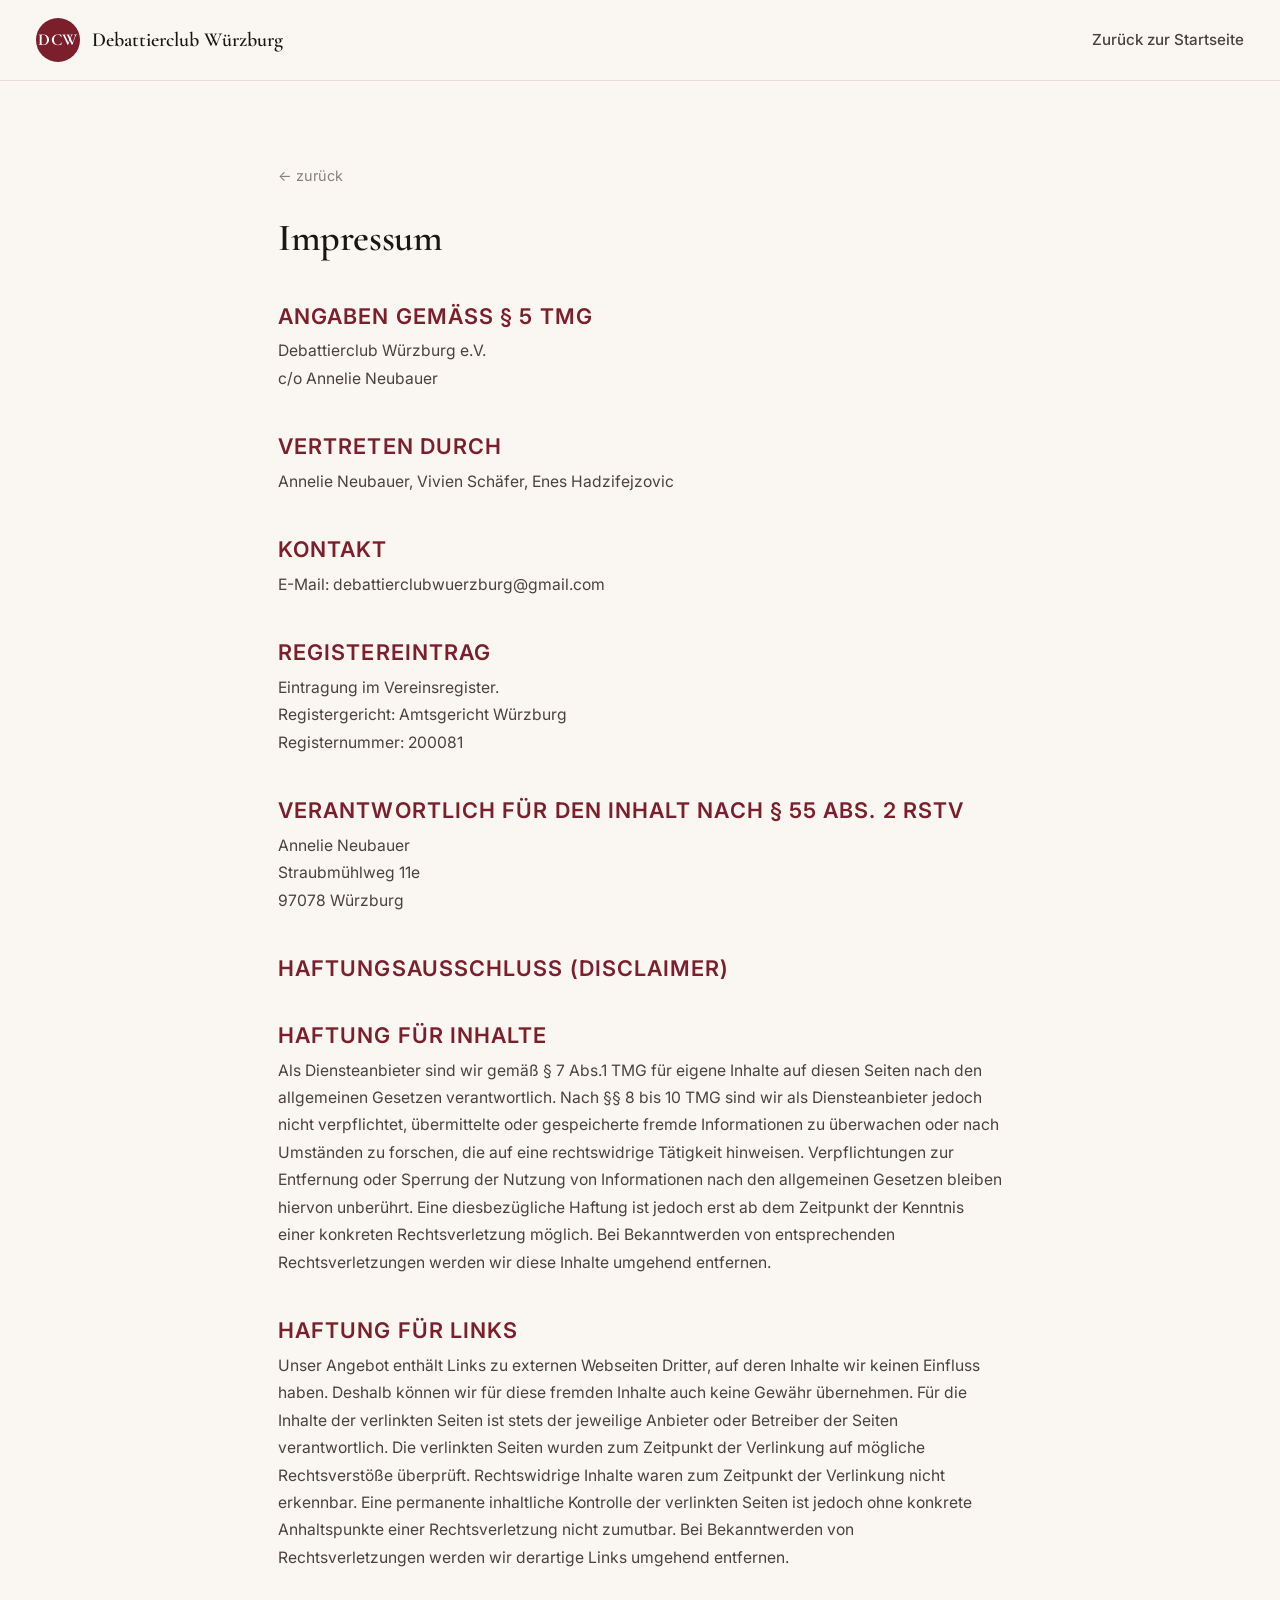
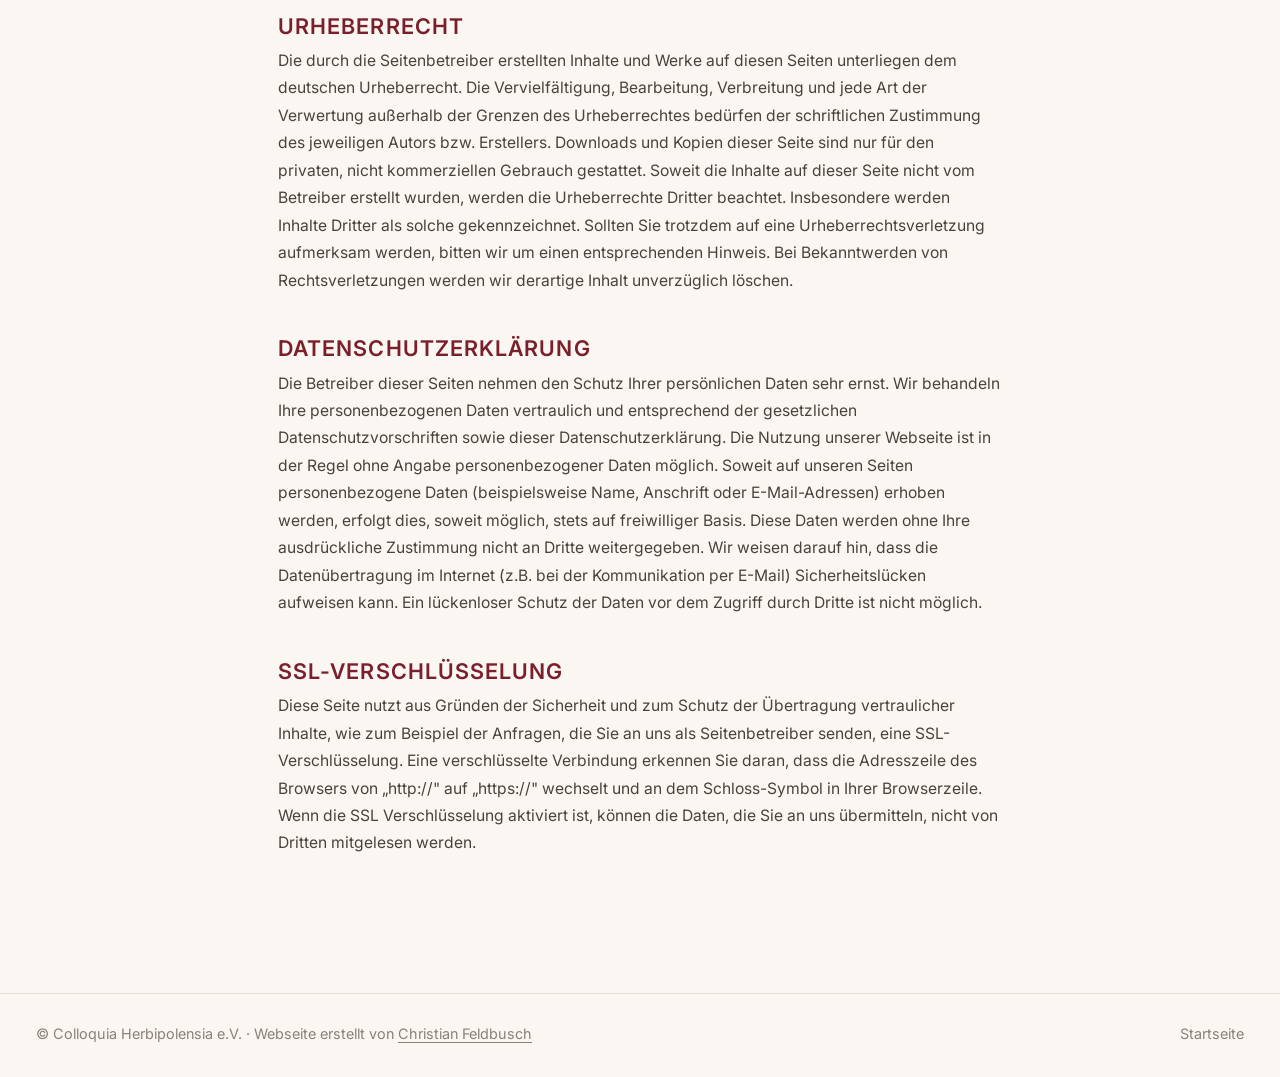
==== commit afdf40e3: "Impressum: drop comment/form sections that don't apply; tighten Kontakt heading spacing" ====
--- a/impressum.html
+++ b/impressum.html
@@ -50,18 +50,6 @@
   <h2>Datenschutzerklärung</h2>
   <p>Die Betreiber dieser Seiten nehmen den Schutz Ihrer persönlichen Daten sehr ernst. Wir behandeln Ihre personenbezogenen Daten vertraulich und entsprechend der gesetzlichen Datenschutzvorschriften sowie dieser Datenschutzerklärung. Die Nutzung unserer Webseite ist in der Regel ohne Angabe personenbezogener Daten möglich. Soweit auf unseren Seiten personenbezogene Daten (beispielsweise Name, Anschrift oder E-Mail-Adressen) erhoben werden, erfolgt dies, soweit möglich, stets auf freiwilliger Basis. Diese Daten werden ohne Ihre ausdrückliche Zustimmung nicht an Dritte weitergegeben. Wir weisen darauf hin, dass die Datenübertragung im Internet (z.B. bei der Kommunikation per E-Mail) Sicherheitslücken aufweisen kann. Ein lückenloser Schutz der Daten vor dem Zugriff durch Dritte ist nicht möglich.</p>
 
-  <h2>Kontaktformular</h2>
-  <p>Wenn Sie uns per Kontaktformular Anfragen zukommen lassen, werden Ihre Angaben aus dem Anfrageformular inklusive der von Ihnen dort angegebenen Kontaktdaten zwecks Bearbeitung der Anfrage und für den Fall von Anschlussfragen bei uns gespeichert. Diese Daten geben wir nicht ohne Ihre Einwilligung weiter.</p>
-
-  <h2>Kommentarfunktion auf dieser Webseite</h2>
-  <p>Für die Kommentarfunktion auf dieser Seite werden neben Ihrem Kommentar auch Angaben zum Zeitpunkt der Erstellung des Kommentars, Ihre E-Mail-Adresse und, wenn Sie nicht anonym posten, der von Ihnen gewählte Nutzername gespeichert.</p>
-
-  <h2>Speicherung der IP-Adresse</h2>
-  <p>Unsere Kommentarfunktion speichert die IP-Adressen der Nutzer, die Kommentare verfassen. Da wir Kommentare auf unserer Seite nicht vor der Freischaltung prüfen, benötigen wir diese Daten, um im Falle von Rechtsverletzungen wie Beleidigungen oder Propaganda gegen den Verfasser vorgehen zu können.</p>
-
-  <h2>Abonnieren von Kommentaren</h2>
-  <p>Als Nutzer der Seite können Sie nach einer Anmeldung Kommentare abonnieren. Sie erhalten eine Bestätigungsemail, um zu prüfen, ob Sie der Inhaber der angegebenen E-Mail-Adresse sind. Sie können diese Funktion jederzeit über einen Link in den Info-Mails abbestellen.</p>
-
   <h2>SSL-Verschlüsselung</h2>
   <p>Diese Seite nutzt aus Gründen der Sicherheit und zum Schutz der Übertragung vertraulicher Inhalte, wie zum Beispiel der Anfragen, die Sie an uns als Seitenbetreiber senden, eine SSL-Verschlüsselung. Eine verschlüsselte Verbindung erkennen Sie daran, dass die Adresszeile des Browsers von „http://" auf „https://" wechselt und an dem Schloss-Symbol in Ihrer Browserzeile. Wenn die SSL Verschlüsselung aktiviert ist, können die Daten, die Sie an uns übermitteln, nicht von Dritten mitgelesen werden.</p>
 </main>
--- a/styles.css
+++ b/styles.css
@@ -170,8 +170,31 @@
 
 /* kontakt */
 .kontakt{text-align:center;padding:130px 36px}
-.kontakt .cta-row{justify-content:center;flex-direction:column;align-items:center;gap:12px}
-.kontakt .cta-row .btn{min-width:280px}
+.kontakt h2{margin-bottom:1.1em}
+.contact-list{display:flex;flex-direction:column;align-items:center;gap:14px}
+.contact-row{display:flex;align-items:center;gap:10px}
+.contact-btn{
+  display:inline-flex;align-items:center;gap:10px;
+  min-width:220px;justify-content:center;
+  padding:13px 26px;
+}
+.contact-icon{width:19px;height:19px;flex-shrink:0}
+.copy-btn{
+  position:relative;
+  display:inline-grid;place-items:center;
+  width:46px;height:46px;
+  background:transparent;color:var(--accent);
+  border:1.5px solid var(--accent);
+  border-radius:50%;
+  cursor:pointer;padding:0;
+  transition:background .2s ease, color .2s ease, transform .15s ease;
+}
+.copy-btn:hover{background:var(--accent);color:#fff;transform:translateY(-1px)}
+.copy-btn svg{width:18px;height:18px;transition:opacity .15s ease, transform .15s ease}
+.copy-btn .check-icon{position:absolute;opacity:0;transform:scale(.6)}
+.copy-btn.copied{background:var(--accent);color:#fff;border-color:var(--accent)}
+.copy-btn.copied .copy-icon{opacity:0}
+.copy-btn.copied .check-icon{opacity:1;transform:scale(1)}
 
 /* footer */
 .site-footer{
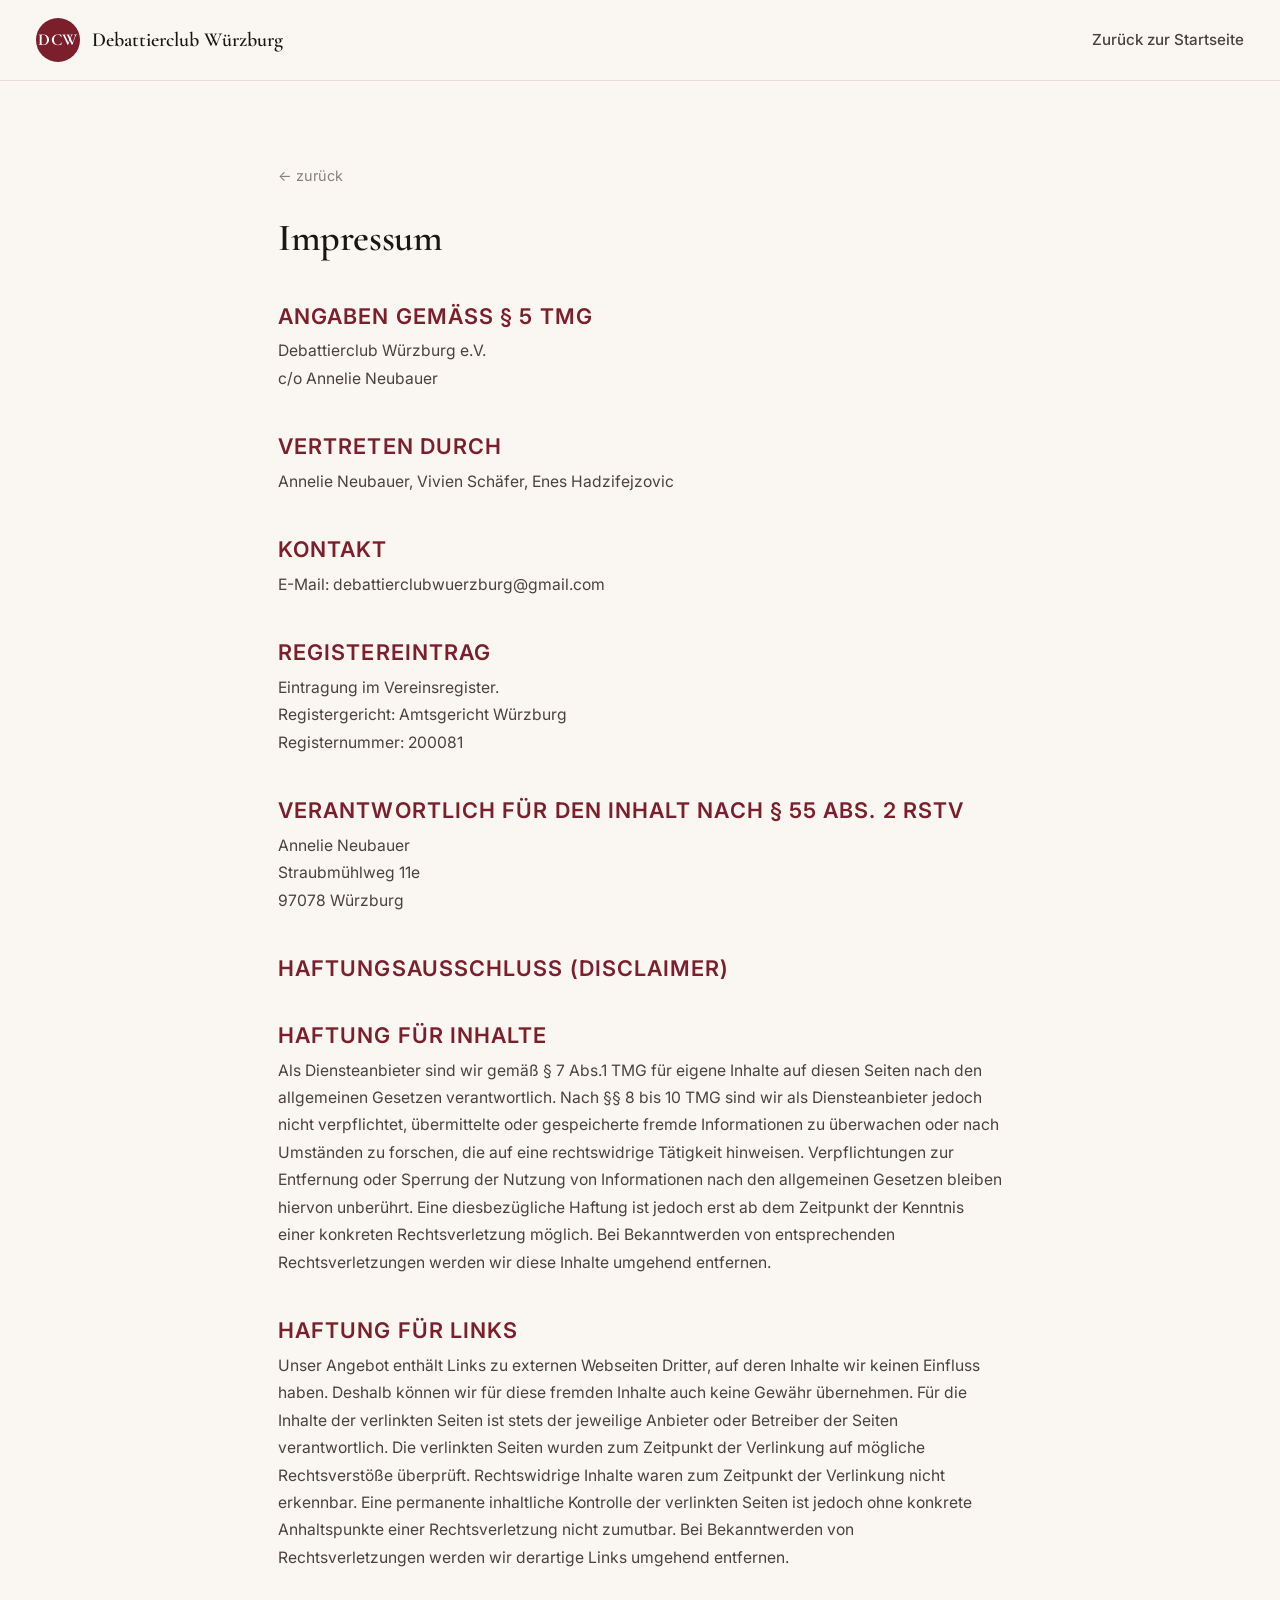
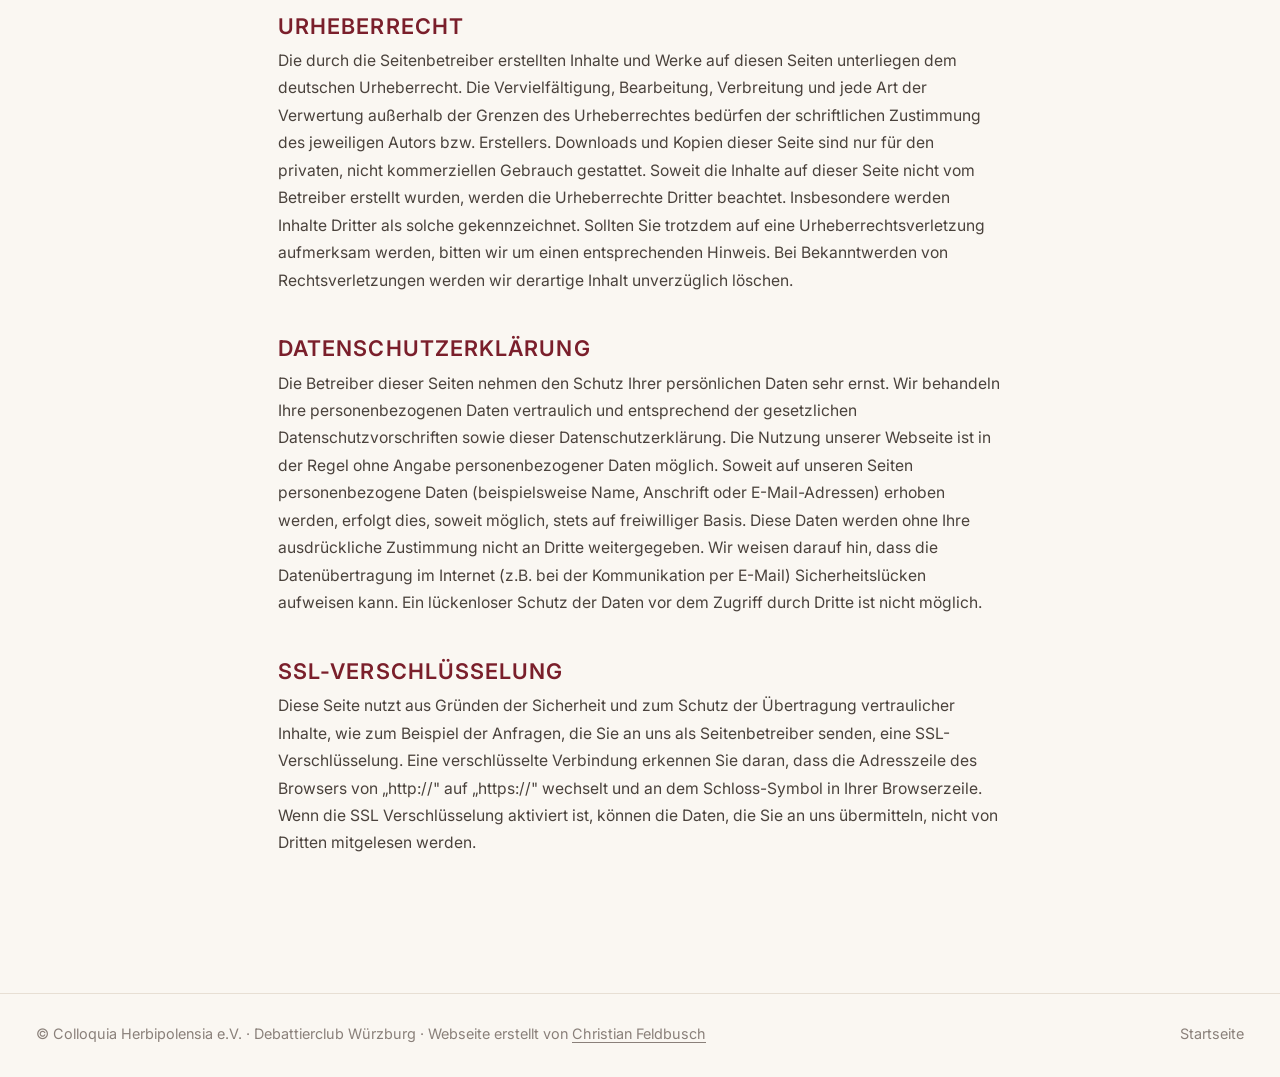
==== commit 093f5e7e: "Trim hero headline; restore club name in impressum footer" ====
--- a/impressum.html
+++ b/impressum.html
@@ -55,7 +55,7 @@
 </main>
 
 <footer class="site-footer">
-  <div>© Colloquia Herbipolensia e.V. · Webseite erstellt von <a class="credit-link" href="https://www.linkedin.com/in/christian-feldbusch-903a1634a/" target="_blank" rel="noopener">Christian Feldbusch</a></div>
+  <div>© Colloquia Herbipolensia e.V. · Debattierclub Würzburg · Webseite erstellt von <a class="credit-link" href="https://www.linkedin.com/in/christian-feldbusch-903a1634a/" target="_blank" rel="noopener">Christian Feldbusch</a></div>
   <div><a href="index.html">Startseite</a></div>
 </footer>
 </body>
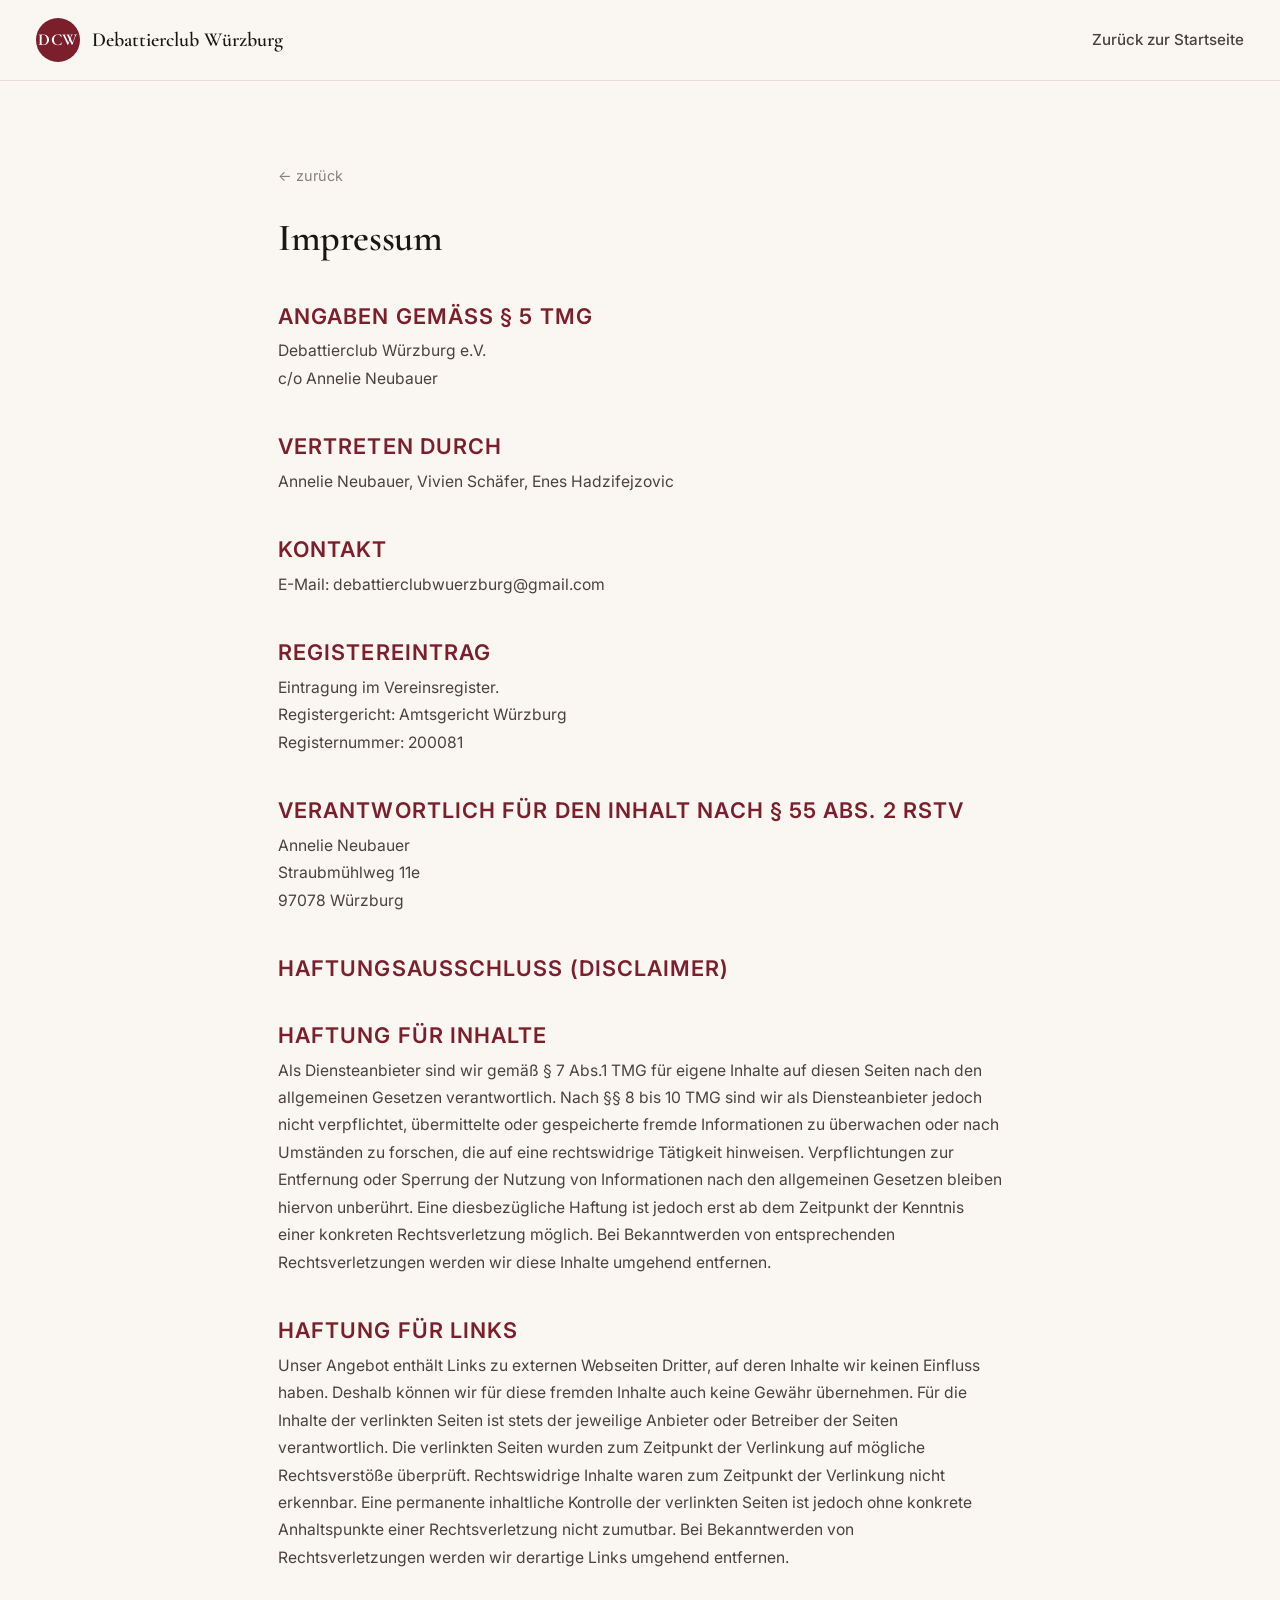
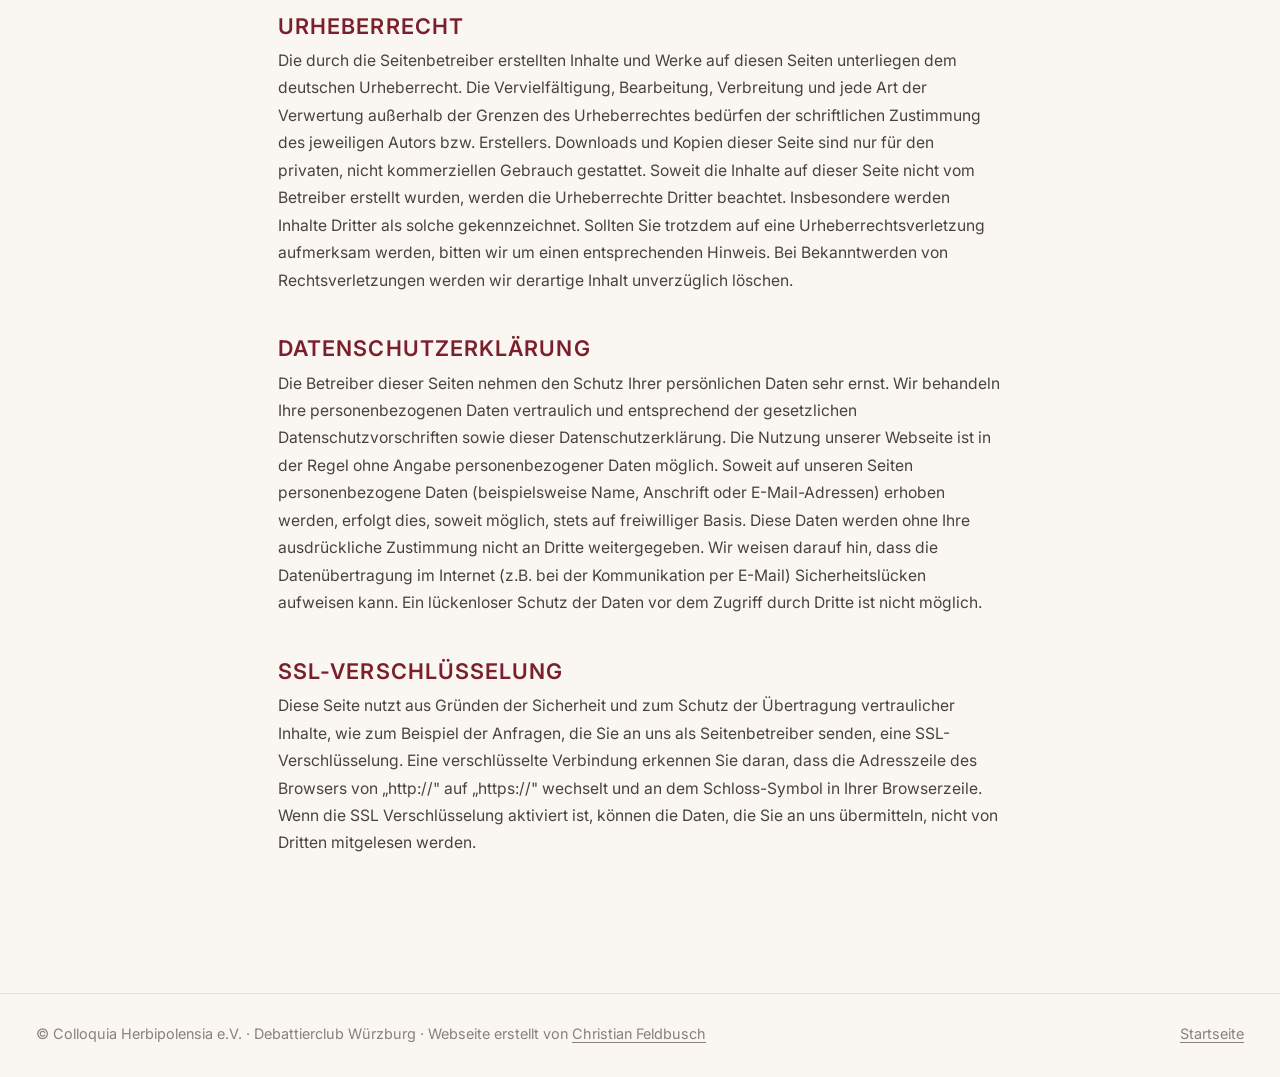
==== commit d48105f4: "Mobile: hide nav (show only logo), keep hero card on image; underline footer links; LinkedIn deep-li" ====
--- a/impressum.html
+++ b/impressum.html
@@ -55,8 +55,25 @@
 </main>
 
 <footer class="site-footer">
-  <div>© Colloquia Herbipolensia e.V. · Debattierclub Würzburg · Webseite erstellt von <a class="credit-link" href="https://www.linkedin.com/in/christian-feldbusch-903a1634a/" target="_blank" rel="noopener">Christian Feldbusch</a></div>
+  <div>© Colloquia Herbipolensia e.V. · Debattierclub Würzburg · Webseite erstellt von <a class="credit-link linkedin-link" href="https://www.linkedin.com/in/christian-feldbusch-903a1634a/" target="_blank" rel="noopener">Christian Feldbusch</a></div>
   <div><a href="index.html">Startseite</a></div>
 </footer>
+<script>
+  document.querySelectorAll('.linkedin-link').forEach(function(a){
+    a.addEventListener('click', function(e){
+      if(/iPhone|iPad|iPod|Android/i.test(navigator.userAgent)){
+        e.preventDefault();
+        var web = a.href;
+        var app = 'linkedin://in/christian-feldbusch-903a1634a';
+        var start = Date.now();
+        var t = setTimeout(function(){
+          if(document.hasFocus() && Date.now()-start < 1800){ window.location.href = web; }
+        }, 800);
+        window.location.href = app;
+        window.addEventListener('pagehide', function(){ clearTimeout(t); }, {once:true});
+      }
+    });
+  });
+</script>
 </body>
 </html>
--- a/styles.css
+++ b/styles.css
@@ -204,22 +204,49 @@
   font-size:.9rem;color:var(--muted);
   background:var(--bg);
 }
-.site-footer a{color:var(--muted)}
+.site-footer a{color:var(--muted);text-decoration:underline;text-underline-offset:3px}
 .site-footer a:hover{color:var(--accent)}
-.site-footer .credit-link{text-decoration:underline;text-underline-offset:3px}
 
 /* responsive */
 @media (max-width: 860px){
-  .site-header{padding:14px 20px}
-  .site-header nav{gap:16px;font-size:.85rem}
-  .brand-text{display:none}
-  .hero{min-height:70vh}
-  .hero-card{left:16px;right:16px;bottom:-40px;width:auto;padding:22px 20px}
-  .hero-card h1{font-size:1.55rem}
-  #ueber{padding:120px 22px 100px}
-  .section{padding:72px 22px}
+  .site-header{padding:14px 20px;justify-content:center}
+  .site-header nav{display:none}
+  .brand-text{display:inline}
+  .hero{min-height:62vh;overflow:visible}
+  .hero-card{
+    left:16px;right:16px;bottom:-50px;width:auto;
+    padding:22px 22px 24px;border-radius:16px;
+    box-shadow:0 20px 50px -18px rgba(0,0,0,.5),0 2px 8px rgba(0,0,0,.12);
+  }
+  .hero-card h1{font-size:1.6rem}
+  .eyebrow{font-size:.68rem;letter-spacing:.18em}
+  .section{padding:72px 20px}
+  #ueber{padding:120px 20px 80px}
+  #ueber .two-col{grid-template-columns:1fr;gap:28px}
+  #ueber .section-inner{max-width:560px}
   .two-col,.two-col.reverse{grid-template-columns:1fr;gap:32px}
   .cards{grid-template-columns:1fr}
+  .kontakt{padding:90px 20px}
+  .kontakt h2{font-size:1.75rem;margin-bottom:1.3em}
+  .contact-row{width:100%;justify-content:center}
+  .contact-btn{min-width:0;flex:1;max-width:260px}
+  .site-footer{padding:22px 20px 26px;flex-direction:column;text-align:center;font-size:.82rem}
+  .site-footer > div{flex-basis:auto}
+  .legal{padding:60px 22px 90px}
+  .legal h1{font-size:2rem}
+  .legal h2{font-size:1.1rem}
+  .vorstand-img{max-height:400px}
+}
+@media (max-width: 460px){
+  .brand-text{font-size:1.1rem}
+  .brand-mark{width:40px;height:40px}
+  .hero-card h1{font-size:1.4rem}
+  .hero-card{padding:20px 18px 22px}
+  h2{font-size:1.55rem}
+  .card{padding:24px 22px}
+  .contact-btn{padding:12px 18px;font-size:.88rem}
+  .copy-btn{width:42px;height:42px}
+  .copy-btn svg{width:16px;height:16px}
 }
 
 /* impressum page */
